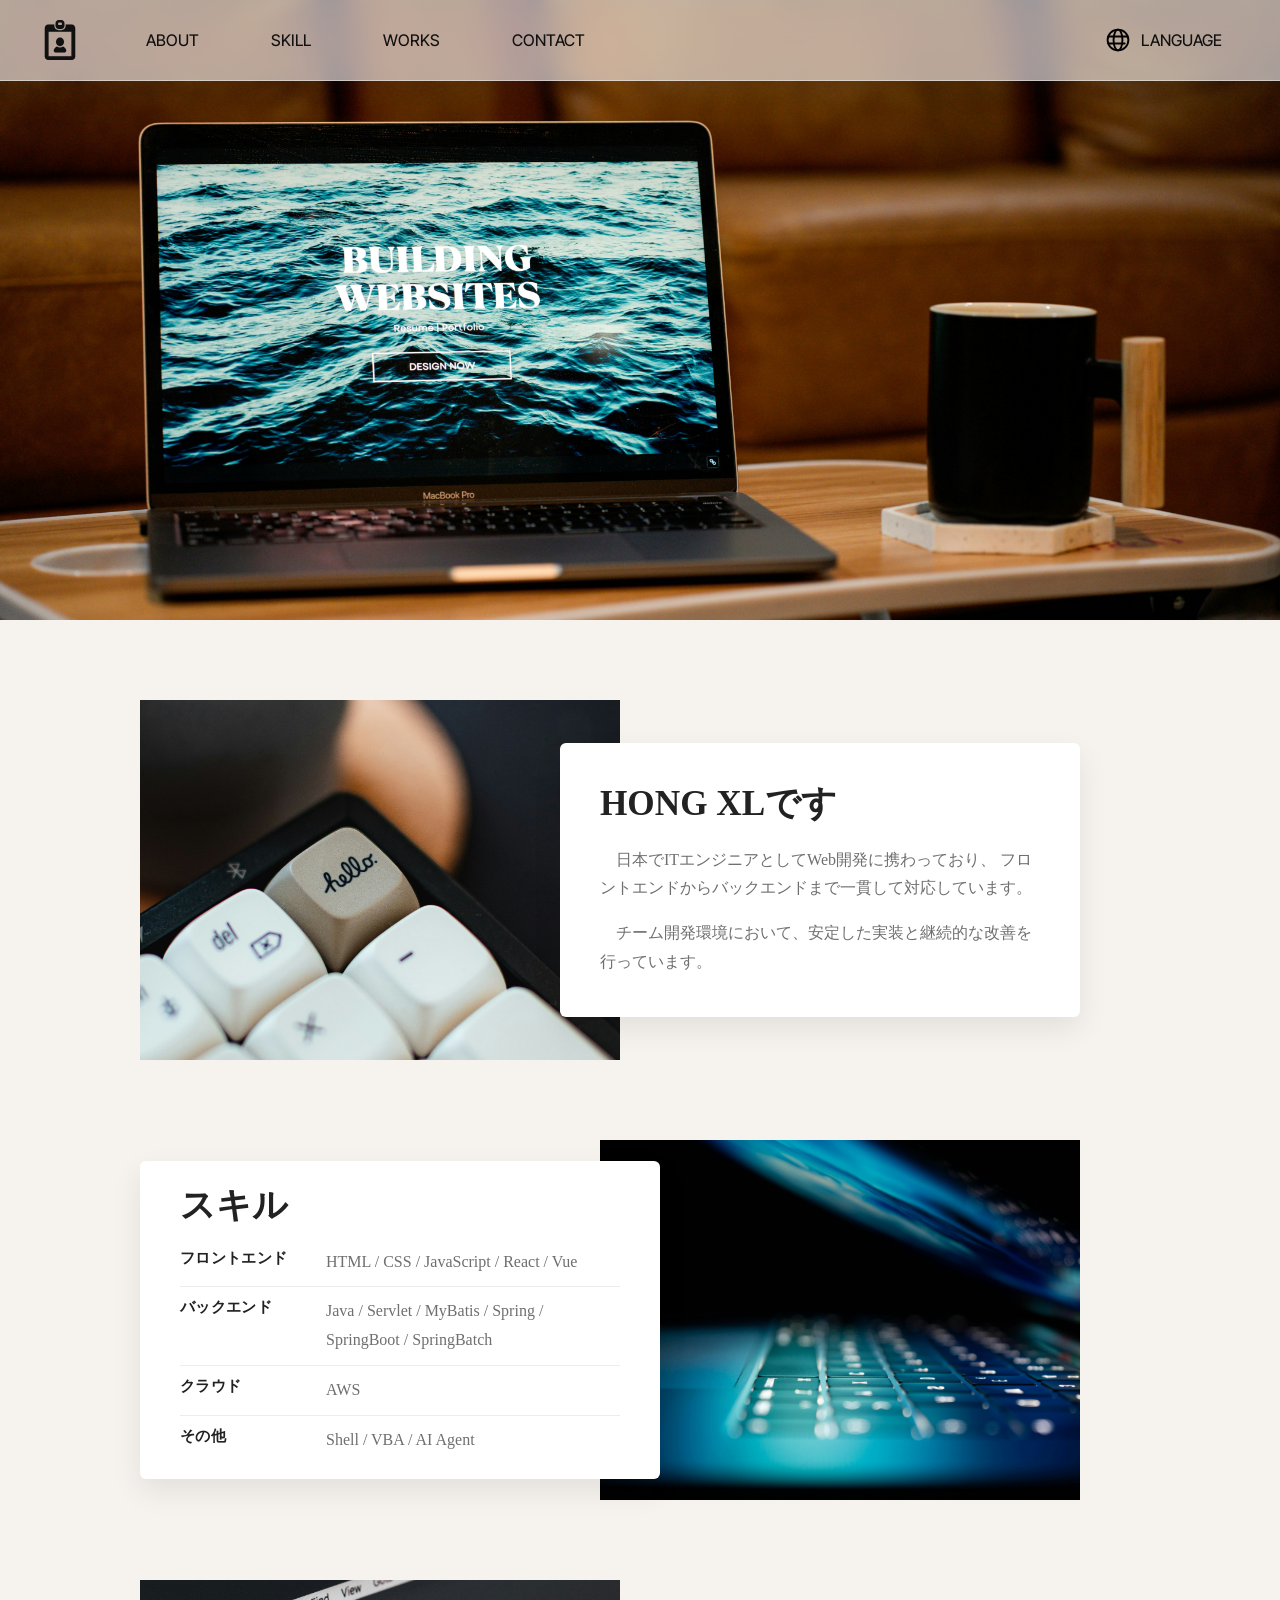
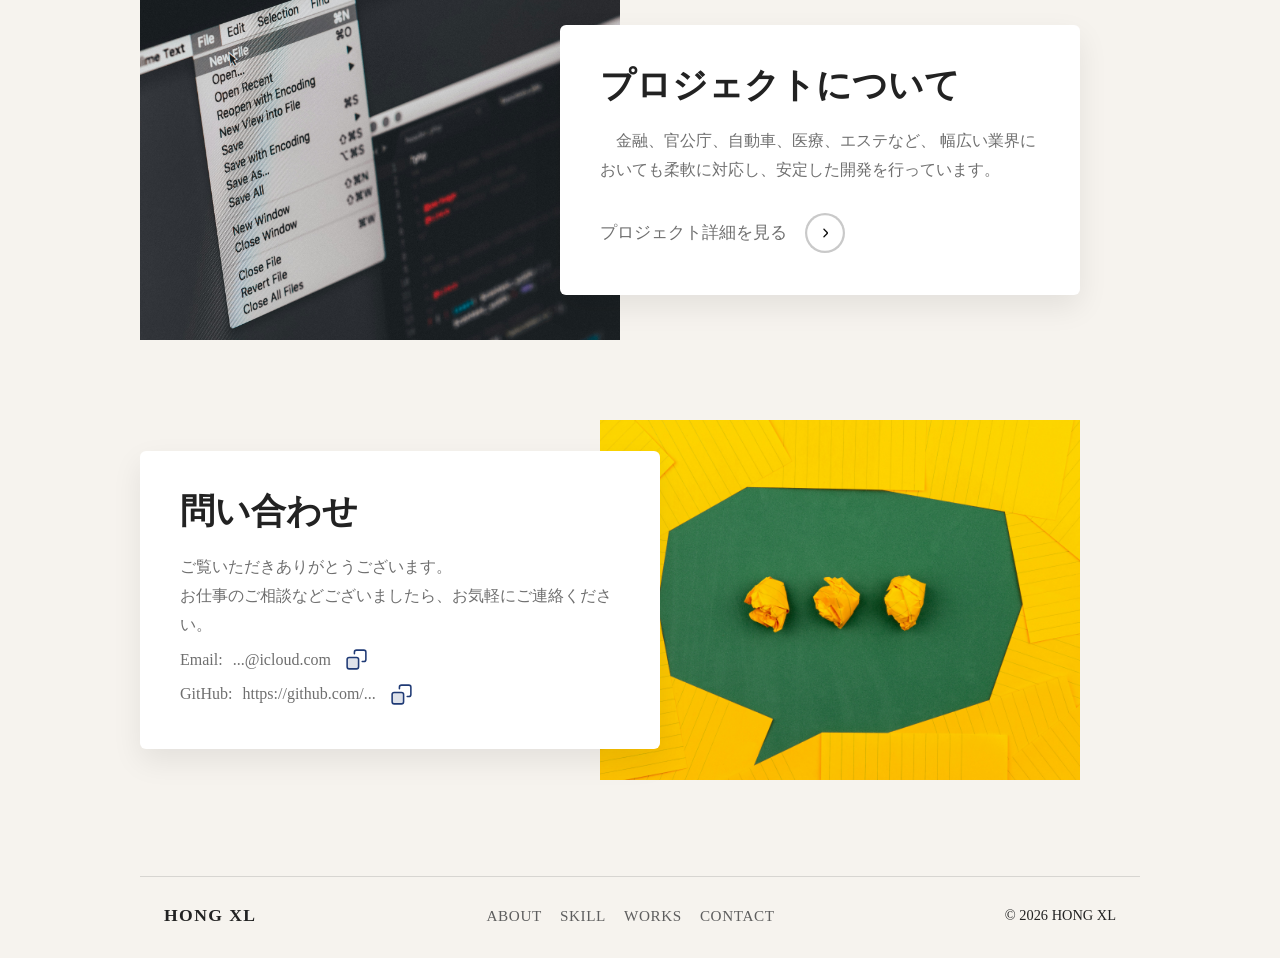
==== site/index.html @ 63bd2d15 "fix: nav pulldown" ====
<!DOCTYPE html>
<html lang="ja">
    <head>
        <meta charset="UTF-8">
        <meta name="viewport" content="width=device-width, initial-scale=1.0">
        <title>Hong XL</title>
        <link rel="stylesheet" href="./common/css/index.css">
        <link rel="stylesheet" href="./common/css/header.css">
        <link rel="stylesheet" href="./common/css/navi.css">
        <link rel="stylesheet" href="./common/css/footer.css">
        <link href="https://fonts.googleapis.com/css2?family=Inter+Tight:wght@400;500&display=swap" rel="stylesheet">
        <script src="./common/js/index.js" defer></script>
    </head>

    <body>
        <header class="l-header">
            <a class="header-logo" href="./index.html" aria-label="Back to top">
                <img src="./common/images/id.svg" alt="header-logo">
            </a>

            <nav class="l-navi" id="site-navigation">
                <div class="navi-btn-container">
                    <a class="navi-btn" href="#about">ABOUT</a>
                    <a class="navi-btn" href="#skill">SKILL</a>
                    <a class="navi-btn" href="#works">WORKS</a>
                    <a class="navi-btn" href="#contact">CONTACT</a>
                </div>
            </nav>

            <div class="header-tools">
                <div class="header-language">
                    <div class="language-menu">
                        <button class="navi-btn language-menu__toggle" type="button" aria-expanded="false" aria-controls="language-dropdown">
                            <img class="language-menu__icon" src="./common/images/language.svg" alt="">
                            LANGUAGE
                        </button>
                        <div class="language-menu__dropdown" id="language-dropdown">
                            <button class="language-menu__option" type="button">中文</button>
                            <button class="language-menu__option" type="button">日文</button>
                            <button class="language-menu__option" type="button">英文</button>
                        </div>
                    </div>
                </div>

                <button class="navi-toggle" type="button" aria-expanded="false" aria-controls="site-navigation" aria-label="Open navigation">
                    <span class="navi-toggle__line"></span>
                    <span class="navi-toggle__line"></span>
                    <span class="navi-toggle__line"></span>
                </button>
            </div>
        </header>

        <main>
            <div class="main-img">
                <picture>
                    <source media="(max-width: 900px)" srcset="./common/images/bana02.jpg">
                    <img src="./common/images/bana01.jpg" alt="">
                </picture>
            </div>

            <div class="main-shell">
                <div class="section-shell">
            <section class="sub-area-01" id="about">
                <div class="sub-area-01__img">
                    <img src="./common/images/img01-02.jpg" alt="about visual">
                </div>

                <div class="sub-area-01__text-box">
                    <h2 class="sub-area-01__title">HONG XLです</h2>
                    <p class="sub-area-01__text indent">
                        日本でITエンジニアとしてWeb開発に携わっており、
                        フロントエンドからバックエンドまで一貫して対応しています。
                    </p>
                    <p class="sub-area-01__text indent">
                        チーム開発環境において、安定した実装と継続的な改善を行っています。
                    </p>
                </div>
            </section>
                </div>

                <div class="section-shell">
            <section class="sub-area-02" id="skill">
                <div class="sub-area-02__text-box">
                    <h2 class="sub-area-02__title">スキル</h2>
                    <ul class="skill-list">
                        <li class="skill-list__item">
                            <span class="skill-list__label">フロントエンド</span>
                            <span class="skill-list__value">HTML / CSS / JavaScript / React / Vue</span>
                        </li>
                        <li class="skill-list__item">
                            <span class="skill-list__label">バックエンド</span>
                            <span class="skill-list__value">Java / Servlet / MyBatis / Spring / SpringBoot / SpringBatch</span>
                        </li>
                        <li class="skill-list__item">
                            <span class="skill-list__label">クラウド</span>
                            <span class="skill-list__value">AWS</span>
                        </li>
                        <li class="skill-list__item">
                            <span class="skill-list__label">その他</span>
                            <span class="skill-list__value">Shell / VBA / AI Agent</span>
                        </li>
                    </ul>
                </div>

                <div class="sub-area-02__img">
                    <img src="./common/images/img02.jpg" alt="skill visual">
                </div>
            </section>
                </div>

                <div class="section-shell">
            <section class="sub-area-01" id="works">
                <div class="sub-area-01__img">
                    <img src="./common/images/img03-02.jpg" alt="project visual">
                </div>

                <div class="sub-area-01__text-box">
                    <h2 class="sub-area-01__title">プロジェクトについて</h2>
                    <p class="sub-area-01__text indent">
                        金融、官公庁、自動車、医療、エステなど、
                        幅広い業界においても柔軟に対応し、安定した開発を行っています。
                    </p>
                    <a class="project-link" href="./projects.html">
                        <span class="project-link__label">プロジェクト詳細を見る</span>
                        <span class="project-link__circle" aria-hidden="true">
                            <img class="project-link__arrow" src="./common/images/arrow-next.svg" alt="">
                        </span>
                    </a>
                </div>
            </section>
                </div>

                <div class="section-shell">
            <section class="sub-area-02" id="contact">
                <div class="sub-area-02__text-box">
                    <h2 class="sub-area-02__title">問い合わせ</h2>
                    <p class="sub-area-02__text">ご覧いただきありがとうございます。</p>
                    <p class="sub-area-02__text">お仕事のご相談などございましたら、お気軽にご連絡ください。</p>
                    <p class="sub-area-02__text contact-copy-row">
                        <span class="contact-copy-label">Email:</span>
                        <span class="contact-copy-value">...@icloud.com</span>
                        <button class="contact-copy-btn" type="button" aria-label="Copy email">
                            <img class="contact-copy-icon" src="./common/images/copy.svg" alt="">
                        </button>
                    </p>
                    <p class="sub-area-02__text contact-copy-row">
                        <span class="contact-copy-label">GitHub:</span>
                        <span class="contact-copy-value">https://github.com/...</span>
                        <button class="contact-copy-btn" type="button" aria-label="Copy GitHub link">
                            <img class="contact-copy-icon" src="./common/images/copy.svg" alt="">
                        </button>
                    </p>
                </div>

                <div class="sub-area-02__img">
                    <img src="./common/images/img04.jpg" alt="contact visual">
                </div>
            </section>
                </div>
            </div>
        </main>

        <footer class="l-footer">
            <div class="l-footer__inner">
                <p class="l-footer__brand">HONG XL</p>
                <nav class="l-footer__nav" aria-label="Footer">
                    <a class="l-footer__link" href="#about">ABOUT</a>
                    <a class="l-footer__link" href="#skill">SKILL</a>
                    <a class="l-footer__link" href="#works">WORKS</a>
                    <a class="l-footer__link" href="#contact">CONTACT</a>
                </nav>
                <p class="l-footer__copy">© 2026 HONG XL</p>
            </div>
        </footer>
    </body>
</html>
---- site/common/css/index.css ----
@charset "UTF-8";

@property --ring-angle {
    syntax: "<angle>";
    inherits: false;
    initial-value: 0deg;
}

body {
    margin: 0;
    background-color: #f6f3ee;
}

main {
    padding-top: 0;
}

.main-shell {
    width: 100%;
}

.section-shell {
    width: 100%;
}

.main-img{
    display: flex;
    justify-content: center;
    align-items: center;
    background-color: rgb(201, 219, 204);
    height: 620px;
    overflow: hidden;
}

.main-img picture {
    display: block;
    width: 100%;
    height: 100%;
}

.main-img img {
    display: block;
    width: 100%;
    height: 100%;
    object-fit: cover;
    object-position: left center;
}

.sub-area-01 {
    display: flex;
    align-items: center;
    max-width: 1000px;
    margin: 80px auto;
    padding: 0 24px;
    scroll-margin-top: 110px;
}

.sub-area-01__img {
    position: relative;
    width: 48%;
    min-height: 360px;
    background-color: #d9e6ee;
    overflow: hidden;
}

.sub-area-01__img img {
    position: absolute;
    inset: 0;
    display: block;
    width: 100%;
    height: 100%;
    object-fit: cover;
}

.sub-area-01__text-box {
    position: relative;
    z-index: 1;
    width: 52%;
    min-height: 270px;
    margin-left: -60px;
    padding: 40px;
    background-color: #ffffff;
    border-radius: 6px;
    box-sizing: border-box;
    box-shadow: 0 12px 30px rgba(0, 0, 0, 0.08);
    transition: transform 0.25s ease, box-shadow 0.25s ease;
}

.sub-area-01__title {
    margin: 0 0 20px;
    font-size: 2.2rem;
    line-height: 1.2;
    color: #222222;
}

.sub-area-01__text {
    margin: 1em 0 0;
    color: #6f6f6f;
    font-size: 1rem;
    line-height: 1.8;
}

.indent {
    text-indent: 1em;
}

.project-link {
    display: inline-flex;
    align-items: center;
    gap: 18px;
    margin-top: 28px;
    color: #6f6f6f;
    text-decoration: none;
}

.project-link__label {
    position: relative;
    font-size: 1.05rem;
    line-height: 1.4;
}

.project-link__label::after {
    content: "";
    position: absolute;
    left: 0;
    bottom: -8px;
    width: 100%;
    height: 2px;
    background-color: #222222;
    transform: scaleX(0);
    transform-origin: left center;
    transition: transform 0.25s ease;
}

.project-link__circle {
    --ring-angle: 0deg;
    position: relative;
    display: inline-flex;
    align-items: center;
    justify-content: center;
    width: 40px;
    height: 40px;
    border-radius: 50%;
    box-sizing: border-box;
    background: conic-gradient(
        from -90deg,
        #d63d34 0deg var(--ring-angle),
        #c9c9c9 var(--ring-angle) 360deg
    );
    transition: --ring-angle 0.25s ease;
}

.project-link__circle::before {
    content: "";
    position: absolute;
    inset: 0;
    border-radius: 50%;
    background-color: #ffffff;
    transform: scale(0.89);
}

.project-link__arrow {
    position: relative;
    z-index: 1;
    display: block;
    width: 16px;
    height: 16px;
}

.project-link:hover .project-link__label::after,
.project-link:focus-visible .project-link__label::after {
    transform: scaleX(1);
}

.project-link:hover .project-link__circle,
.project-link:focus-visible .project-link__circle {
    --ring-angle: 360deg;
}

.sub-area-02 {
    display: flex;
    align-items: center;
    max-width: 1000px;
    margin: 80px auto;
    padding: 0 24px;
    scroll-margin-top: 110px;
}

.sub-area-02__text-box {
    width: 52%;
    min-height: 270px;
    margin-right: -60px;
    padding: 40px;
    background-color: #ffffff;
    border-radius: 6px;
    box-sizing: border-box;
    box-shadow: 0 12px 30px rgba(0, 0, 0, 0.08);
    position: relative;
    z-index: 1;
    transition: transform 0.25s ease, box-shadow 0.25s ease;
}

#skill .sub-area-02__text-box {
    padding: 24px 40px;
}

.sub-area-01__text-box:hover,
.sub-area-02__text-box:hover {
    transform: translateY(-6px);
    box-shadow: 0 24px 52px rgba(0, 0, 0, 0.16);
}

.sub-area-02__img {
    position: relative;
    width: 48%;
    min-height: 360px;
    background-color: #d9e6ee;
    overflow: hidden;
}

.sub-area-02__img img {
    position: absolute;
    inset: 0;
    display: block;
    width: 100%;
    height: 100%;
    object-fit: cover;
}

.sub-area-02__title {
    margin: 0 0 20px;
    font-size: 2.2rem;
    line-height: 1.2;
    color: #222222;
}

.skill-list {
    display: grid;
    gap: 10px;
    margin: 0;
    padding: 0;
    list-style: none;
}

.skill-list__item {
    display: grid;
    grid-template-columns: 130px 1fr;
    align-items: start;
    gap: 16px;
    padding-bottom: 0;
    padding-top: 10px;
    border-top: 1px solid rgba(34, 34, 34, 0.08);
}

.skill-list__item:first-child {
    padding-top: 0;
    border-top: none;
}

.skill-list__label {
    color: #222222;
    font-size: 0.95rem;
    font-weight: 600;
    letter-spacing: 0.02em;
}

.skill-list__value {
    color: #6f6f6f;
    font-size: 1rem;
    line-height: 1.8;
}

.sub-area-02__text {
    margin: 0;
    color: #6f6f6f;
    font-size: 1rem;
    line-height: 1.8;
}

.contact-copy-row {
    display: flex;
    align-items: center;
    gap: 10px;
    margin-top: 6px;
}

.contact-copy-label {
    flex: 0 0 auto;
}

.contact-copy-value {
    word-break: break-all;
}

.contact-copy-btn {
    display: inline-flex;
    align-items: center;
    justify-content: center;
    width: 28px;
    height: 28px;
    padding: 0;
    border: none;
    background: transparent;
    cursor: pointer;
    margin-left: 2px;
}

.contact-copy-icon {
    width: 25px;
    height: 25px;
    flex: 0 0 auto;
    transition: width 0.2s ease, height 0.2s ease;
}

.contact-copy-icon--checked {
    width: 35px;
    height: 35px;
}

.contact-copy-btn:hover .contact-copy-icon:not(.contact-copy-icon--checked),
.contact-copy-btn:focus-visible .contact-copy-icon:not(.contact-copy-icon--checked) {
    width: 30px;
    height: 30px;
}

@media (max-width: 900px) {
    .main-img {
        height: 389px;
    }

    .main-img img {
        object-position: left 18%;
    }

    .sub-area-01,
    .sub-area-02 {
        flex-direction: column;
        margin: 56px auto;
        padding: 0 20px;
    }

    .sub-area-01__img,
    .sub-area-01__text-box,
    .sub-area-02__img,
    .sub-area-02__text-box {
        width: 100%;
    }

    .sub-area-01__img,
    .sub-area-02__img {
        order: 1;
    }

    .sub-area-01__text-box,
    .sub-area-02__text-box {
        order: 2;
    }

    .sub-area-01__img,
    .sub-area-02__img {
        min-height: 280px;
    }

    .sub-area-01__text-box,
    .sub-area-02__text-box {
        margin-top: -32px;
        padding: 28px;
        border-radius: 0;
    }

    .sub-area-01__text-box:hover,
    .sub-area-02__text-box:hover {
        transform: none;
        box-shadow: 0 12px 30px rgba(0, 0, 0, 0.08);
    }

    .project-link__circle {
        width: 56px;
        height: 56px;
    }

    .skill-list__item {
        grid-template-columns: 1fr;
        gap: 6px;
    }

    .sub-area-01__text-box {
        margin-left: 0;
    }

    .sub-area-02__text-box {
        margin-right: 0;
    }
}
---- site/common/css/header.css ----
@charset "UTF-8";

.header-logo{
    display: flex;
    justify-content: center;
    align-items: center;
    height: 40px;
    width: 40px;
    margin-left: 40px;
    text-decoration: none;
}

.header-logo img {
    display: block;
    width: 100%;
    height: 100%;
    object-fit: contain;
}

.l-header {
    position: fixed;
    top: 0;
    left: 0;
    width: 100%;
    z-index: 1000;
    display: flex;
    background: rgba(245, 245, 247, 0.62);
    border-bottom: 1px solid rgba(255, 255, 255, 0.45);
    box-shadow: 0 10px 30px rgba(41, 45, 50, 0.08);
    backdrop-filter: blur(18px) saturate(140%);
    height: 80px;
    align-items: center;
    gap: 48px;
    transition: transform 0.28s ease;
}

.l-header.is-hidden {
    transform: translateY(-100%);
}

.header-tools {
    display: flex;
    align-items: center;
    gap: 12px;
    margin-left: auto;
    padding-right: 40px;
}

.header-language {
    position: relative;
    display: flex;
    align-items: center;
}

@media (max-width: 900px) {
    .l-header {
        justify-content: space-between;
        gap: 16px;
        height: 72px;
    }

    .header-logo {
        margin-left: 20px;
    }

    .header-tools {
        gap: 8px;
        padding-right: 16px;
    }

    .header-language {
        display: flex;
        align-items: center;
    }

    .l-header.is-menu-open {
        transform: translateY(0);
    }
}
---- site/common/css/navi.css ----
@charset "UTF-8";

.l-navi {
    display: flex;
}

.navi-toggle {
    display: none;
    align-items: center;
    justify-content: center;
    flex-direction: column;
    gap: 5px;
    width: 44px;
    height: 44px;
    margin: 0;
    padding: 0;
    border: none;
    border-radius: 0;
    background: transparent;
    box-shadow: none;
    backdrop-filter: none;
    cursor: pointer;
    transition: opacity 0.22s ease, transform 0.22s ease;
}

.navi-toggle__line {
    display: block;
    width: 22px;
    height: 2px;
    background-color: #111111;
    border-radius: 999px;
    transition: transform 0.22s ease, opacity 0.22s ease;
}

.navi-btn-container {
    display: flex;
    gap: 36px;
    align-items: center;
}

.navi-btn {
    text-decoration: none;
    color: #111111;
    font-size: 1rem;
    font-weight: 450;
    font-family: "Inter Tight", sans-serif;
    padding: 12px 18px;
    border-radius: 999px;
    transform-origin: center;
    transition: color 0.2s ease, opacity 0.2s ease, background-color 0.2s ease, box-shadow 0.2s ease, transform 0.2s ease;
}

.navi-btn:hover,
.navi-btn:focus-visible {
    color: #000000;
    opacity: 1;
    background: rgba(255, 255, 255, 0.52);
    box-shadow: inset 0 1px 0 rgba(255, 255, 255, 0.36), 0 8px 20px rgba(41, 45, 50, 0.08);
    transform: scale(1.06);
}

.language-menu {
    position: relative;
}

.language-menu__toggle {
    display: inline-flex;
    align-items: center;
    gap: 8px;
    border: none;
    background: transparent;
    cursor: pointer;
}

.language-menu__icon {
    display: block;
    width: 30px;
    height: 30px;
    flex: 0 0 auto;
}

.language-menu__dropdown {
    position: absolute;
    top: calc(100% + 12px);
    right: 0;
    display: none;
    min-width: 140px;
    padding: 10px;
    border: 1px solid rgba(17, 17, 17, 0.08);
    border-radius: 20px;
    background: rgba(255, 255, 255, 0.84);
    box-shadow: 0 18px 36px rgba(41, 45, 50, 0.12);
    backdrop-filter: blur(18px);
}

.language-menu.is-open .language-menu__dropdown {
    display: grid;
    gap: 8px;
}

.language-menu__option {
    padding: 12px 16px;
    border: none;
    border-radius: 14px;
    background: rgba(246, 243, 238, 0.82);
    color: #111111;
    font-family: "Inter Tight", sans-serif;
    font-size: 0.98rem;
    text-align: left;
    cursor: pointer;
    transition: background-color 0.2s ease, transform 0.2s ease;
}

.language-menu__option:hover,
.language-menu__option:focus-visible {
    background-color: #eef3ea;
    transform: translateX(4px);
}

@media (max-width: 900px) {
    .navi-toggle {
        display: inline-flex;
    }

    .navi-toggle:hover,
    .navi-toggle:focus-visible {
        opacity: 0.68;
        transform: translateY(-1px);
    }

    .l-navi {
        position: absolute;
        top: 72px;
        right: 20px;
        display: none;
        padding-top: 8px;
        box-sizing: border-box;
    }

    .l-header.is-menu-open .l-navi {
        display: block;
    }

    .navi-btn-container {
        flex-direction: column;
        align-items: stretch;
        gap: 8px;
        padding: 14px;
        min-width: 154px;
        background: rgba(255, 255, 255, 0.84);
        border: 1px solid rgba(17, 17, 17, 0.08);
        border-radius: 24px;
        box-shadow: 0 22px 44px rgba(0, 0, 0, 0.12);
        backdrop-filter: blur(18px);
    }

    .navi-btn {
        display: flex;
        align-items: center;
        justify-content: flex-start;
        width: 100%;
        padding: 16px 18px;
        min-height: 64px;
        box-sizing: border-box;
        border-radius: 16px;
        background-color: rgba(246, 243, 238, 0.82);
        font-size: 1.05rem;
        font-weight: 500;
        line-height: 1;
        letter-spacing: 0.02em;
        white-space: nowrap;
        -webkit-tap-highlight-color: transparent;
        transition: background-color 0.2s ease, transform 0.2s ease, color 0.2s ease;
    }

    .navi-btn:hover,
    .navi-btn:focus-visible {
        color: #000000;
        background-color: #eef3ea;
        transform: translateX(4px);
    }

    .navi-btn:focus:not(:focus-visible),
    .navi-btn:active {
        color: #111111;
        background-color: rgba(246, 243, 238, 0.82);
        transform: none;
    }

    .navi-btn:focus,
    .navi-btn:active,
    .navi-btn:visited {
        color: #111111;
    }

    .language-menu {
        position: relative;
    }

    .language-menu__toggle {
        padding: 10px 14px;
        min-height: 0;
        background: transparent;
        box-shadow: none;
        transform: none;
    }

    .language-menu__icon {
        width: 25px;
        height: 25px;
    }

    .language-menu__toggle:hover,
    .language-menu__toggle:focus-visible {
        background: rgba(255, 255, 255, 0.52);
        box-shadow: inset 0 1px 0 rgba(255, 255, 255, 0.36), 0 8px 20px rgba(41, 45, 50, 0.08);
        transform: scale(1.04);
    }

    .language-menu__dropdown {
        position: absolute;
        top: calc(100% + 10px);
        right: 0;
        min-width: 132px;
        margin-top: 8px;
        padding: 10px;
        border-radius: 16px;
        box-shadow: 0 18px 36px rgba(41, 45, 50, 0.12);
        background: rgba(255, 255, 255, 0.82);
    }

    .l-header.is-menu-open .navi-toggle {
        opacity: 1;
    }

    .l-header.is-menu-open .navi-toggle__line:nth-child(1) {
        transform: translateY(7px) rotate(45deg);
    }

    .l-header.is-menu-open .navi-toggle__line:nth-child(2) {
        opacity: 0;
    }

    .l-header.is-menu-open .navi-toggle__line:nth-child(3) {
        transform: translateY(-7px) rotate(-45deg);
    }
}
---- site/common/css/footer.css ----
@charset "UTF-8";

.l-footer {
    margin-top: 96px;
    position: relative;
    background-color: #f6f3ee;
}

.l-footer::before {
    content: "";
    display: block;
    width: min(1000px, calc(100% - 48px));
    height: 1px;
    margin: 0 auto;
    background-color: rgba(34, 34, 34, 0.14);
}

.l-footer__inner {
    display: flex;
    align-items: center;
    justify-content: space-between;
    gap: 24px;
    max-width: 1000px;
    margin: 0 auto;
    padding: 28px 24px 32px;
    box-sizing: border-box;
}

.l-footer__brand,
.l-footer__copy {
    margin: 0;
    color: #222222;
}

.l-footer__brand {
    font-size: 1.1rem;
    font-weight: 600;
    letter-spacing: 0.08em;
}

.l-footer__nav {
    display: flex;
    flex-wrap: wrap;
    justify-content: center;
    gap: 18px;
}

.l-footer__link {
    color: #5e5e5e;
    text-decoration: none;
    font-size: 0.95rem;
    letter-spacing: 0.04em;
}

.l-footer__link:hover,
.l-footer__link:focus-visible {
    color: #222222;
}

.l-footer__copy {
    font-size: 0.9rem;
    white-space: nowrap;
}

@media (max-width: 900px) {
    .l-footer {
        margin-top: 72px;
    }

    .l-footer::before {
        width: calc(100% - 40px);
    }

    .l-footer__inner {
        flex-direction: column;
        align-items: flex-start;
        padding: 24px 20px 28px;
    }

    .l-footer__nav {
        gap: 14px;
    }
}
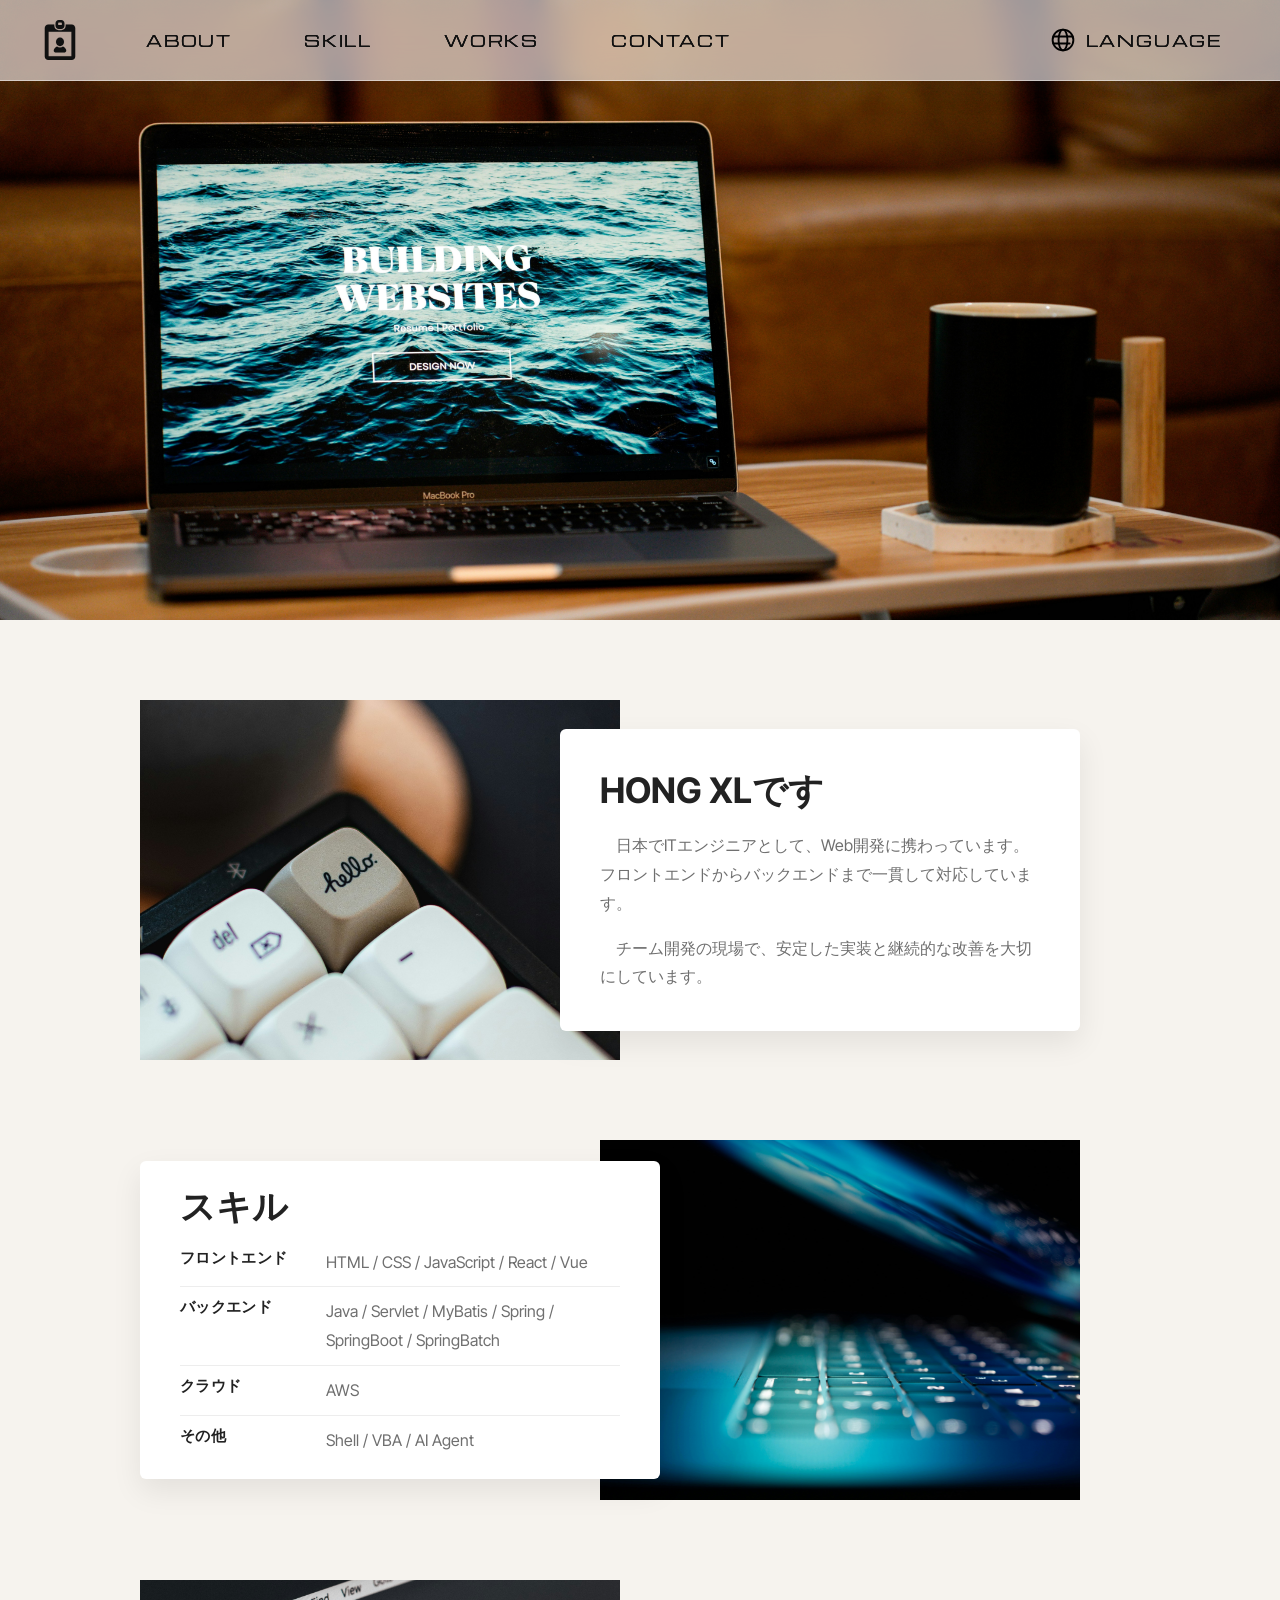
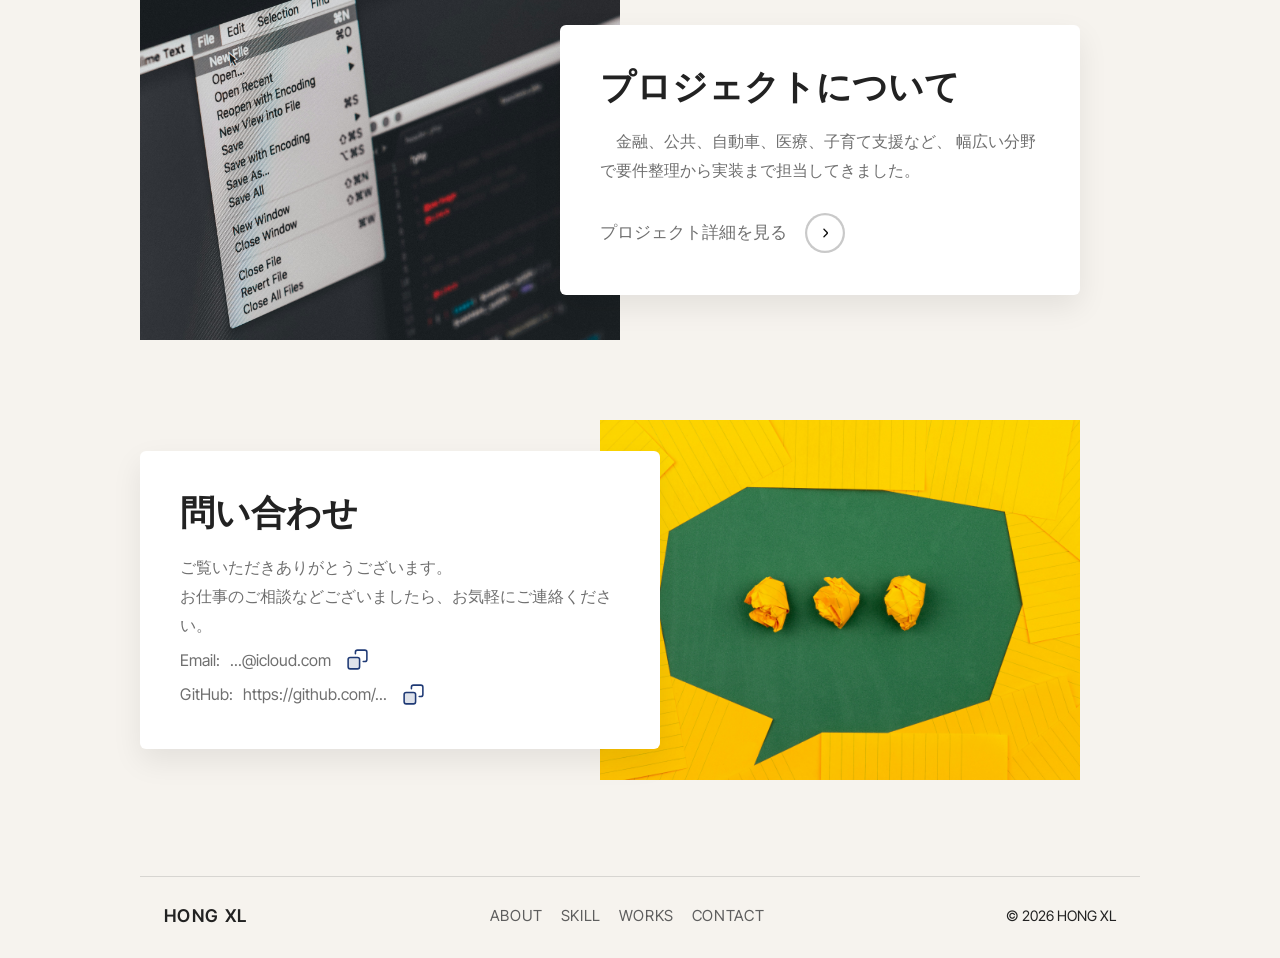
==== commit b49e2b2c: "bigFix..." ====
--- a/site/index.html
+++ b/site/index.html
@@ -4,6 +4,7 @@
         <meta charset="UTF-8">
         <meta name="viewport" content="width=device-width, initial-scale=1.0">
         <title>Hong XL</title>
+        <link rel="stylesheet" href="./common/css/base.css">
         <link rel="stylesheet" href="./common/css/index.css">
         <link rel="stylesheet" href="./common/css/header.css">
         <link rel="stylesheet" href="./common/css/navi.css">
@@ -35,9 +36,9 @@
                             LANGUAGE
                         </button>
                         <div class="language-menu__dropdown" id="language-dropdown">
-                            <button class="language-menu__option" type="button">中文</button>
-                            <button class="language-menu__option" type="button">日文</button>
-                            <button class="language-menu__option" type="button">英文</button>
+                            <button class="language-menu__option" type="button">Chinese</button>
+                            <button class="language-menu__option" type="button">Japanese</button>
+                            <button class="language-menu__option" type="button">English</button>
                         </div>
                     </div>
                 </div>
@@ -53,110 +54,102 @@
         <main>
             <div class="main-img">
                 <picture>
-                    <source media="(max-width: 900px)" srcset="./common/images/bana02.jpg">
+                    <source media="(max-width: 575px)" srcset="./common/images/bana02.jpg">
                     <img src="./common/images/bana01.jpg" alt="">
                 </picture>
             </div>
 
             <div class="main-shell">
-                <div class="section-shell">
-            <section class="sub-area-01" id="about">
-                <div class="sub-area-01__img">
-                    <img src="./common/images/img01-02.jpg" alt="about visual">
-                </div>
+                <section class="sub-area-01" id="about">
+                    <div class="sub-area-01__img">
+                        <img src="./common/images/img01-02.jpg" alt="about visual">
+                    </div>
 
-                <div class="sub-area-01__text-box">
-                    <h2 class="sub-area-01__title">HONG XLです</h2>
-                    <p class="sub-area-01__text indent">
-                        日本でITエンジニアとしてWeb開発に携わっており、
-                        フロントエンドからバックエンドまで一貫して対応しています。
-                    </p>
-                    <p class="sub-area-01__text indent">
-                        チーム開発環境において、安定した実装と継続的な改善を行っています。
-                    </p>
-                </div>
-            </section>
-                </div>
+                    <div class="sub-area-01__text-box">
+                        <h2 class="sub-area-01__title">HONG XLです</h2>
+                        <p class="sub-area-01__text indent">
+                            日本でITエンジニアとして、Web開発に携わっています。
+                            フロントエンドからバックエンドまで一貫して対応しています。
+                        </p>
+                        <p class="sub-area-01__text indent">
+                            チーム開発の現場で、安定した実装と継続的な改善を大切にしています。
+                        </p>
+                    </div>
+                </section>
 
-                <div class="section-shell">
-            <section class="sub-area-02" id="skill">
-                <div class="sub-area-02__text-box">
-                    <h2 class="sub-area-02__title">スキル</h2>
-                    <ul class="skill-list">
-                        <li class="skill-list__item">
-                            <span class="skill-list__label">フロントエンド</span>
-                            <span class="skill-list__value">HTML / CSS / JavaScript / React / Vue</span>
-                        </li>
-                        <li class="skill-list__item">
-                            <span class="skill-list__label">バックエンド</span>
-                            <span class="skill-list__value">Java / Servlet / MyBatis / Spring / SpringBoot / SpringBatch</span>
-                        </li>
-                        <li class="skill-list__item">
-                            <span class="skill-list__label">クラウド</span>
-                            <span class="skill-list__value">AWS</span>
-                        </li>
-                        <li class="skill-list__item">
-                            <span class="skill-list__label">その他</span>
-                            <span class="skill-list__value">Shell / VBA / AI Agent</span>
-                        </li>
-                    </ul>
-                </div>
+                <section class="sub-area-02" id="skill">
+                    <div class="sub-area-02__text-box">
+                        <h2 class="sub-area-02__title">スキル</h2>
+                        <ul class="skill-list">
+                            <li class="skill-list__item">
+                                <span class="skill-list__label">フロントエンド</span>
+                                <span class="skill-list__value">HTML / CSS / JavaScript / React / Vue</span>
+                            </li>
+                            <li class="skill-list__item">
+                                <span class="skill-list__label">バックエンド</span>
+                                <span class="skill-list__value">Java / Servlet / MyBatis / Spring / SpringBoot / SpringBatch</span>
+                            </li>
+                            <li class="skill-list__item">
+                                <span class="skill-list__label">クラウド</span>
+                                <span class="skill-list__value">AWS</span>
+                            </li>
+                            <li class="skill-list__item">
+                                <span class="skill-list__label">その他</span>
+                                <span class="skill-list__value">Shell / VBA / AI Agent</span>
+                            </li>
+                        </ul>
+                    </div>
 
-                <div class="sub-area-02__img">
-                    <img src="./common/images/img02.jpg" alt="skill visual">
-                </div>
-            </section>
-                </div>
+                    <div class="sub-area-02__img">
+                        <img src="./common/images/img02.jpg" alt="skill visual">
+                    </div>
+                </section>
 
-                <div class="section-shell">
-            <section class="sub-area-01" id="works">
-                <div class="sub-area-01__img">
-                    <img src="./common/images/img03-02.jpg" alt="project visual">
-                </div>
+                <section class="sub-area-01" id="works">
+                    <div class="sub-area-01__img">
+                        <img src="./common/images/img03-02.jpg" alt="project visual">
+                    </div>
 
-                <div class="sub-area-01__text-box">
-                    <h2 class="sub-area-01__title">プロジェクトについて</h2>
-                    <p class="sub-area-01__text indent">
-                        金融、官公庁、自動車、医療、エステなど、
-                        幅広い業界においても柔軟に対応し、安定した開発を行っています。
-                    </p>
-                    <a class="project-link" href="./projects.html">
-                        <span class="project-link__label">プロジェクト詳細を見る</span>
-                        <span class="project-link__circle" aria-hidden="true">
-                            <img class="project-link__arrow" src="./common/images/arrow-next.svg" alt="">
-                        </span>
-                    </a>
-                </div>
-            </section>
-                </div>
+                    <div class="sub-area-01__text-box">
+                        <h2 class="sub-area-01__title">プロジェクトについて</h2>
+                        <p class="sub-area-01__text indent">
+                            金融、公共、自動車、医療、子育て支援など、
+                            幅広い分野で要件整理から実装まで担当してきました。
+                        </p>
+                        <a class="project-link" href="./projects.html">
+                            <span class="project-link__label">プロジェクト詳細を見る</span>
+                            <span class="project-link__circle" aria-hidden="true">
+                                <img class="project-link__arrow" src="./common/images/arrow-next.svg" alt="">
+                            </span>
+                        </a>
+                    </div>
+                </section>
 
-                <div class="section-shell">
-            <section class="sub-area-02" id="contact">
-                <div class="sub-area-02__text-box">
-                    <h2 class="sub-area-02__title">問い合わせ</h2>
-                    <p class="sub-area-02__text">ご覧いただきありがとうございます。</p>
-                    <p class="sub-area-02__text">お仕事のご相談などございましたら、お気軽にご連絡ください。</p>
-                    <p class="sub-area-02__text contact-copy-row">
-                        <span class="contact-copy-label">Email:</span>
-                        <span class="contact-copy-value">...@icloud.com</span>
-                        <button class="contact-copy-btn" type="button" aria-label="Copy email">
-                            <img class="contact-copy-icon" src="./common/images/copy.svg" alt="">
-                        </button>
-                    </p>
-                    <p class="sub-area-02__text contact-copy-row">
-                        <span class="contact-copy-label">GitHub:</span>
-                        <span class="contact-copy-value">https://github.com/...</span>
-                        <button class="contact-copy-btn" type="button" aria-label="Copy GitHub link">
-                            <img class="contact-copy-icon" src="./common/images/copy.svg" alt="">
-                        </button>
-                    </p>
-                </div>
+                <section class="sub-area-02" id="contact">
+                    <div class="sub-area-02__text-box">
+                        <h2 class="sub-area-02__title">問い合わせ</h2>
+                        <p class="sub-area-02__text">ご覧いただきありがとうございます。</p>
+                        <p class="sub-area-02__text">お仕事のご相談などございましたら、お気軽にご連絡ください。</p>
+                        <p class="sub-area-02__text contact-copy-row">
+                            <span class="contact-copy-label">Email:</span>
+                            <span class="contact-copy-value">...@icloud.com</span>
+                            <button class="contact-copy-btn" type="button" aria-label="Copy email">
+                                <img class="contact-copy-icon" src="./common/images/copy.svg" alt="">
+                            </button>
+                        </p>
+                        <p class="sub-area-02__text contact-copy-row">
+                            <span class="contact-copy-label">GitHub:</span>
+                            <span class="contact-copy-value">https://github.com/...</span>
+                            <button class="contact-copy-btn" type="button" aria-label="Copy GitHub link">
+                                <img class="contact-copy-icon" src="./common/images/copy.svg" alt="">
+                            </button>
+                        </p>
+                    </div>
 
-                <div class="sub-area-02__img">
-                    <img src="./common/images/img04.jpg" alt="contact visual">
-                </div>
-            </section>
-                </div>
+                    <div class="sub-area-02__img">
+                        <img src="./common/images/img04.jpg" alt="contact visual">
+                    </div>
+                </section>
             </div>
         </main>
 
--- a/site/common/css/base.css
+++ b/site/common/css/base.css
@@ -0,0 +1,39 @@
+@charset "UTF-8";
+
+:root {
+    --color-bg: #f6f3ee;
+    --color-surface: #ffffff;
+    --color-text: #222222;
+    --color-text-muted: #6f6f6f;
+    --color-border: rgba(34, 34, 34, 0.14);
+    --shadow-card: 0 12px 30px rgba(0, 0, 0, 0.08);
+    --shadow-card-hover: 0 24px 52px rgba(0, 0, 0, 0.16);
+    --content-width: 1000px;
+    --page-padding: 24px;
+}
+
+html {
+    scroll-behavior: smooth;
+}
+
+body {
+    margin: 0;
+    background-color: var(--color-bg);
+    color: var(--color-text);
+    font-family: "Inter Tight", sans-serif;
+}
+
+main {
+    padding-top: 0;
+}
+
+.main-shell {
+    width: 100%;
+    box-sizing: border-box;
+}
+
+@media (max-width: 575px) {
+    :root {
+        --page-padding: 20px;
+    }
+}
--- a/site/common/css/index.css
+++ b/site/common/css/index.css
@@ -6,24 +6,7 @@
     initial-value: 0deg;
 }
 
-body {
-    margin: 0;
-    background-color: #f6f3ee;
-}
-
-main {
-    padding-top: 0;
-}
-
-.main-shell {
-    width: 100%;
-}
-
-.section-shell {
-    width: 100%;
-}
-
-.main-img{
+.main-img {
     display: flex;
     justify-content: center;
     align-items: center;
@@ -46,16 +29,18 @@
     object-position: left center;
 }
 
-.sub-area-01 {
+.sub-area-01,
+.sub-area-02 {
     display: flex;
     align-items: center;
-    max-width: 1000px;
+    max-width: var(--content-width);
     margin: 80px auto;
-    padding: 0 24px;
+    padding: 0 var(--page-padding);
     scroll-margin-top: 110px;
 }
 
-.sub-area-01__img {
+.sub-area-01__img,
+.sub-area-02__img {
     position: relative;
     width: 48%;
     min-height: 360px;
@@ -63,7 +48,8 @@
     overflow: hidden;
 }
 
-.sub-area-01__img img {
+.sub-area-01__img img,
+.sub-area-02__img img {
     position: absolute;
     inset: 0;
     display: block;
@@ -72,32 +58,66 @@
     object-fit: cover;
 }
 
-.sub-area-01__text-box {
+.sub-area-01__text-box,
+.sub-area-02__text-box {
     position: relative;
     z-index: 1;
     width: 52%;
     min-height: 270px;
-    margin-left: -60px;
     padding: 40px;
-    background-color: #ffffff;
+    background-color: var(--color-surface);
     border-radius: 6px;
     box-sizing: border-box;
-    box-shadow: 0 12px 30px rgba(0, 0, 0, 0.08);
+    box-shadow: var(--shadow-card);
     transition: transform 0.25s ease, box-shadow 0.25s ease;
 }
 
-.sub-area-01__title {
+.sub-area-01__text-box {
+    margin-left: -60px;
+}
+
+.sub-area-02__text-box {
+    margin-right: -60px;
+}
+
+#skill .sub-area-02__text-box {
+    padding: 24px 40px;
+}
+
+.sub-area-01__text-box:hover,
+.sub-area-02__text-box:hover {
+    transform: translateY(-6px);
+    box-shadow: var(--shadow-card-hover);
+}
+
+.sub-area-01__title,
+.sub-area-02__title {
     margin: 0 0 20px;
     font-size: 2.2rem;
     line-height: 1.2;
-    color: #222222;
+    color: var(--color-text);
+}
+
+.sub-area-01__text,
+.sub-area-02__text,
+.skill-list__value,
+.project-link {
+    color: var(--color-text-muted);
+}
+
+.sub-area-01__text,
+.sub-area-02__text,
+.skill-list__value {
+    font-size: 1rem;
+    line-height: 1.8;
 }
 
 .sub-area-01__text {
     margin: 1em 0 0;
-    color: #6f6f6f;
-    font-size: 1rem;
-    line-height: 1.8;
+}
+
+.sub-area-02__text {
+    margin: 0;
 }
 
 .indent {
@@ -109,7 +129,6 @@
     align-items: center;
     gap: 18px;
     margin-top: 28px;
-    color: #6f6f6f;
     text-decoration: none;
 }
 
@@ -126,7 +145,7 @@
     bottom: -8px;
     width: 100%;
     height: 2px;
-    background-color: #222222;
+    background-color: var(--color-text);
     transform: scaleX(0);
     transform-origin: left center;
     transition: transform 0.25s ease;
@@ -155,7 +174,7 @@
     position: absolute;
     inset: 0;
     border-radius: 50%;
-    background-color: #ffffff;
+    background-color: var(--color-surface);
     transform: scale(0.89);
 }
 
@@ -175,63 +194,6 @@
 .project-link:hover .project-link__circle,
 .project-link:focus-visible .project-link__circle {
     --ring-angle: 360deg;
-}
-
-.sub-area-02 {
-    display: flex;
-    align-items: center;
-    max-width: 1000px;
-    margin: 80px auto;
-    padding: 0 24px;
-    scroll-margin-top: 110px;
-}
-
-.sub-area-02__text-box {
-    width: 52%;
-    min-height: 270px;
-    margin-right: -60px;
-    padding: 40px;
-    background-color: #ffffff;
-    border-radius: 6px;
-    box-sizing: border-box;
-    box-shadow: 0 12px 30px rgba(0, 0, 0, 0.08);
-    position: relative;
-    z-index: 1;
-    transition: transform 0.25s ease, box-shadow 0.25s ease;
-}
-
-#skill .sub-area-02__text-box {
-    padding: 24px 40px;
-}
-
-.sub-area-01__text-box:hover,
-.sub-area-02__text-box:hover {
-    transform: translateY(-6px);
-    box-shadow: 0 24px 52px rgba(0, 0, 0, 0.16);
-}
-
-.sub-area-02__img {
-    position: relative;
-    width: 48%;
-    min-height: 360px;
-    background-color: #d9e6ee;
-    overflow: hidden;
-}
-
-.sub-area-02__img img {
-    position: absolute;
-    inset: 0;
-    display: block;
-    width: 100%;
-    height: 100%;
-    object-fit: cover;
-}
-
-.sub-area-02__title {
-    margin: 0 0 20px;
-    font-size: 2.2rem;
-    line-height: 1.2;
-    color: #222222;
 }
 
 .skill-list {
@@ -247,7 +209,6 @@
     grid-template-columns: 130px 1fr;
     align-items: start;
     gap: 16px;
-    padding-bottom: 0;
     padding-top: 10px;
     border-top: 1px solid rgba(34, 34, 34, 0.08);
 }
@@ -258,23 +219,10 @@
 }
 
 .skill-list__label {
-    color: #222222;
+    color: var(--color-text);
     font-size: 0.95rem;
     font-weight: 600;
     letter-spacing: 0.02em;
-}
-
-.skill-list__value {
-    color: #6f6f6f;
-    font-size: 1rem;
-    line-height: 1.8;
-}
-
-.sub-area-02__text {
-    margin: 0;
-    color: #6f6f6f;
-    font-size: 1rem;
-    line-height: 1.8;
 }
 
 .contact-copy-row {
@@ -299,10 +247,10 @@
     width: 28px;
     height: 28px;
     padding: 0;
+    margin-left: 2px;
     border: none;
     background: transparent;
     cursor: pointer;
-    margin-left: 2px;
 }
 
 .contact-copy-icon {
@@ -323,7 +271,27 @@
     height: 30px;
 }
 
-@media (max-width: 900px) {
+@media (min-width: 768px) and (max-width: 991px) {
+    .main-img {
+        height: 520px;
+    }
+
+    .main-img img {
+        object-position: 28% center;
+    }
+}
+
+@media (min-width: 576px) and (max-width: 767px) {
+    .main-img {
+        height: 460px;
+    }
+
+    .main-img img {
+        object-position: 24% 12%;
+    }
+}
+
+@media (max-width: 575px) {
     .main-img {
         height: 389px;
     }
@@ -336,7 +304,6 @@
     .sub-area-02 {
         flex-direction: column;
         margin: 56px auto;
-        padding: 0 20px;
     }
 
     .sub-area-01__img,
@@ -349,20 +316,12 @@
     .sub-area-01__img,
     .sub-area-02__img {
         order: 1;
+        min-height: 280px;
     }
 
     .sub-area-01__text-box,
     .sub-area-02__text-box {
         order: 2;
-    }
-
-    .sub-area-01__img,
-    .sub-area-02__img {
-        min-height: 280px;
-    }
-
-    .sub-area-01__text-box,
-    .sub-area-02__text-box {
         margin-top: -32px;
         padding: 28px;
         border-radius: 0;
@@ -371,7 +330,7 @@
     .sub-area-01__text-box:hover,
     .sub-area-02__text-box:hover {
         transform: none;
-        box-shadow: 0 12px 30px rgba(0, 0, 0, 0.08);
+        box-shadow: var(--shadow-card);
     }
 
     .project-link__circle {
--- a/site/common/css/header.css
+++ b/site/common/css/header.css
@@ -8,6 +8,13 @@
     width: 40px;
     margin-left: 40px;
     text-decoration: none;
+    transform-origin: center;
+    transition: transform 0.2s ease;
+}
+
+.header-logo:hover,
+.header-logo:focus-visible {
+    transform: scale(1.06);
 }
 
 .header-logo img {
@@ -52,7 +59,7 @@
     align-items: center;
 }
 
-@media (max-width: 900px) {
+@media (max-width: 767px) {
     .l-header {
         justify-content: space-between;
         gap: 16px;
--- a/site/common/css/navi.css
+++ b/site/common/css/navi.css
@@ -1,4 +1,12 @@
 @charset "UTF-8";
+
+@font-face {
+    font-family: "MichromaLocal";
+    src: url("../../assets/fonts02/Michroma/Michroma-Regular.ttf") format("truetype");
+    font-weight: 400;
+    font-style: normal;
+    font-display: swap;
+}
 
 .l-navi {
     display: flex;
@@ -39,24 +47,45 @@
 }
 
 .navi-btn {
+    position: relative;
     text-decoration: none;
     color: #111111;
-    font-size: 1rem;
-    font-weight: 450;
-    font-family: "Inter Tight", sans-serif;
+    font-size: 0.94rem;
+    font-weight: 400;
+    font-family: "MichromaLocal", "Inter Tight", sans-serif;
+    letter-spacing: 0.12em;
+    text-transform: uppercase;
+    text-shadow: 0 0 0.35px currentColor, 0 0 0.35px currentColor;
     padding: 12px 18px;
     border-radius: 999px;
     transform-origin: center;
     transition: color 0.2s ease, opacity 0.2s ease, background-color 0.2s ease, box-shadow 0.2s ease, transform 0.2s ease;
 }
 
+.navi-btn::after {
+    content: "";
+    position: absolute;
+    left: 18px;
+    right: 18px;
+    bottom: 8px;
+    height: 2px;
+    background-color: #111111;
+    transform: scaleX(0);
+    transform-origin: left center;
+    transition: transform 0.22s ease;
+}
+
 .navi-btn:hover,
 .navi-btn:focus-visible {
     color: #000000;
     opacity: 1;
-    background: rgba(255, 255, 255, 0.52);
-    box-shadow: inset 0 1px 0 rgba(255, 255, 255, 0.36), 0 8px 20px rgba(41, 45, 50, 0.08);
+    text-shadow: 0 0 0.35px currentColor, 0 0 0.35px currentColor;
     transform: scale(1.06);
+}
+
+.navi-btn:hover::after,
+.navi-btn:focus-visible::after {
+    transform: scaleX(1);
 }
 
 .language-menu {
@@ -83,7 +112,8 @@
     position: absolute;
     top: calc(100% + 12px);
     right: 0;
-    display: none;
+    display: grid;
+    gap: 8px;
     min-width: 140px;
     padding: 10px;
     border: 1px solid rgba(17, 17, 17, 0.08);
@@ -91,11 +121,20 @@
     background: rgba(255, 255, 255, 0.84);
     box-shadow: 0 18px 36px rgba(41, 45, 50, 0.12);
     backdrop-filter: blur(18px);
+    opacity: 0;
+    visibility: hidden;
+    pointer-events: none;
+    transform: translateY(-14px);
+    clip-path: inset(0 0 100% 0 round 20px);
+    transition: clip-path 0.26s ease, transform 0.26s ease, opacity 0.2s ease, visibility 0.26s ease;
 }
 
 .language-menu.is-open .language-menu__dropdown {
-    display: grid;
-    gap: 8px;
+    opacity: 1;
+    visibility: visible;
+    pointer-events: auto;
+    transform: translateY(0);
+    clip-path: inset(0 0 0 0 round 20px);
 }
 
 .language-menu__option {
@@ -104,8 +143,11 @@
     border-radius: 14px;
     background: rgba(246, 243, 238, 0.82);
     color: #111111;
-    font-family: "Inter Tight", sans-serif;
-    font-size: 0.98rem;
+    font-family: "MichromaLocal", "Inter Tight", sans-serif;
+    font-weight: 400;
+    letter-spacing: 0.08em;
+    font-size: 0.9rem;
+    text-shadow: 0 0 0.3px currentColor, 0 0 0.3px currentColor;
     text-align: left;
     cursor: pointer;
     transition: background-color 0.2s ease, transform 0.2s ease;
@@ -117,7 +159,7 @@
     transform: translateX(4px);
 }
 
-@media (max-width: 900px) {
+@media (max-width: 767px) {
     .navi-toggle {
         display: inline-flex;
     }
@@ -132,13 +174,23 @@
         position: absolute;
         top: 72px;
         right: 20px;
-        display: none;
+        display: block;
         padding-top: 8px;
         box-sizing: border-box;
+        opacity: 0;
+        visibility: hidden;
+        pointer-events: none;
+        transform: translateY(-14px);
+        clip-path: inset(0 0 100% 0 round 24px);
+        transition: clip-path 0.28s ease, transform 0.28s ease, opacity 0.2s ease, visibility 0.28s ease;
     }
 
     .l-header.is-menu-open .l-navi {
-        display: block;
+        opacity: 1;
+        visibility: visible;
+        pointer-events: auto;
+        transform: translateY(0);
+        clip-path: inset(0 0 0 0 round 24px);
     }
 
     .navi-btn-container {
@@ -164,26 +216,30 @@
         box-sizing: border-box;
         border-radius: 16px;
         background-color: rgba(246, 243, 238, 0.82);
-        font-size: 1.05rem;
-        font-weight: 500;
+        font-size: 0.98rem;
+        font-weight: 400;
         line-height: 1;
-        letter-spacing: 0.02em;
+        letter-spacing: 0.1em;
         white-space: nowrap;
         -webkit-tap-highlight-color: transparent;
         transition: background-color 0.2s ease, transform 0.2s ease, color 0.2s ease;
     }
 
+    .navi-btn::after {
+        display: none;
+    }
+
     .navi-btn:hover,
     .navi-btn:focus-visible {
         color: #000000;
-        background-color: #eef3ea;
+        text-shadow: 0 0 0.35px currentColor, 0 0 0.35px currentColor;
         transform: translateX(4px);
     }
 
     .navi-btn:focus:not(:focus-visible),
     .navi-btn:active {
         color: #111111;
-        background-color: rgba(246, 243, 238, 0.82);
+        text-shadow: 0 0 0.35px currentColor, 0 0 0.35px currentColor;
         transform: none;
     }
 
@@ -227,6 +283,11 @@
         border-radius: 16px;
         box-shadow: 0 18px 36px rgba(41, 45, 50, 0.12);
         background: rgba(255, 255, 255, 0.82);
+        clip-path: inset(0 0 100% 0 round 16px);
+    }
+
+    .language-menu.is-open .language-menu__dropdown {
+        clip-path: inset(0 0 0 0 round 16px);
     }
 
     .l-header.is-menu-open .navi-toggle {
--- a/site/common/css/footer.css
+++ b/site/common/css/footer.css
@@ -3,16 +3,16 @@
 .l-footer {
     margin-top: 96px;
     position: relative;
-    background-color: #f6f3ee;
+    background-color: var(--color-bg);
 }
 
 .l-footer::before {
     content: "";
     display: block;
-    width: min(1000px, calc(100% - 48px));
+    width: min(var(--content-width), calc(100% - 48px));
     height: 1px;
     margin: 0 auto;
-    background-color: rgba(34, 34, 34, 0.14);
+    background-color: var(--color-border);
 }
 
 .l-footer__inner {
@@ -20,7 +20,7 @@
     align-items: center;
     justify-content: space-between;
     gap: 24px;
-    max-width: 1000px;
+    max-width: var(--content-width);
     margin: 0 auto;
     padding: 28px 24px 32px;
     box-sizing: border-box;
@@ -29,7 +29,7 @@
 .l-footer__brand,
 .l-footer__copy {
     margin: 0;
-    color: #222222;
+    color: var(--color-text);
 }
 
 .l-footer__brand {
@@ -54,7 +54,7 @@
 
 .l-footer__link:hover,
 .l-footer__link:focus-visible {
-    color: #222222;
+    color: var(--color-text);
 }
 
 .l-footer__copy {
@@ -62,7 +62,7 @@
     white-space: nowrap;
 }
 
-@media (max-width: 900px) {
+@media (max-width: 767px) {
     .l-footer {
         margin-top: 72px;
     }
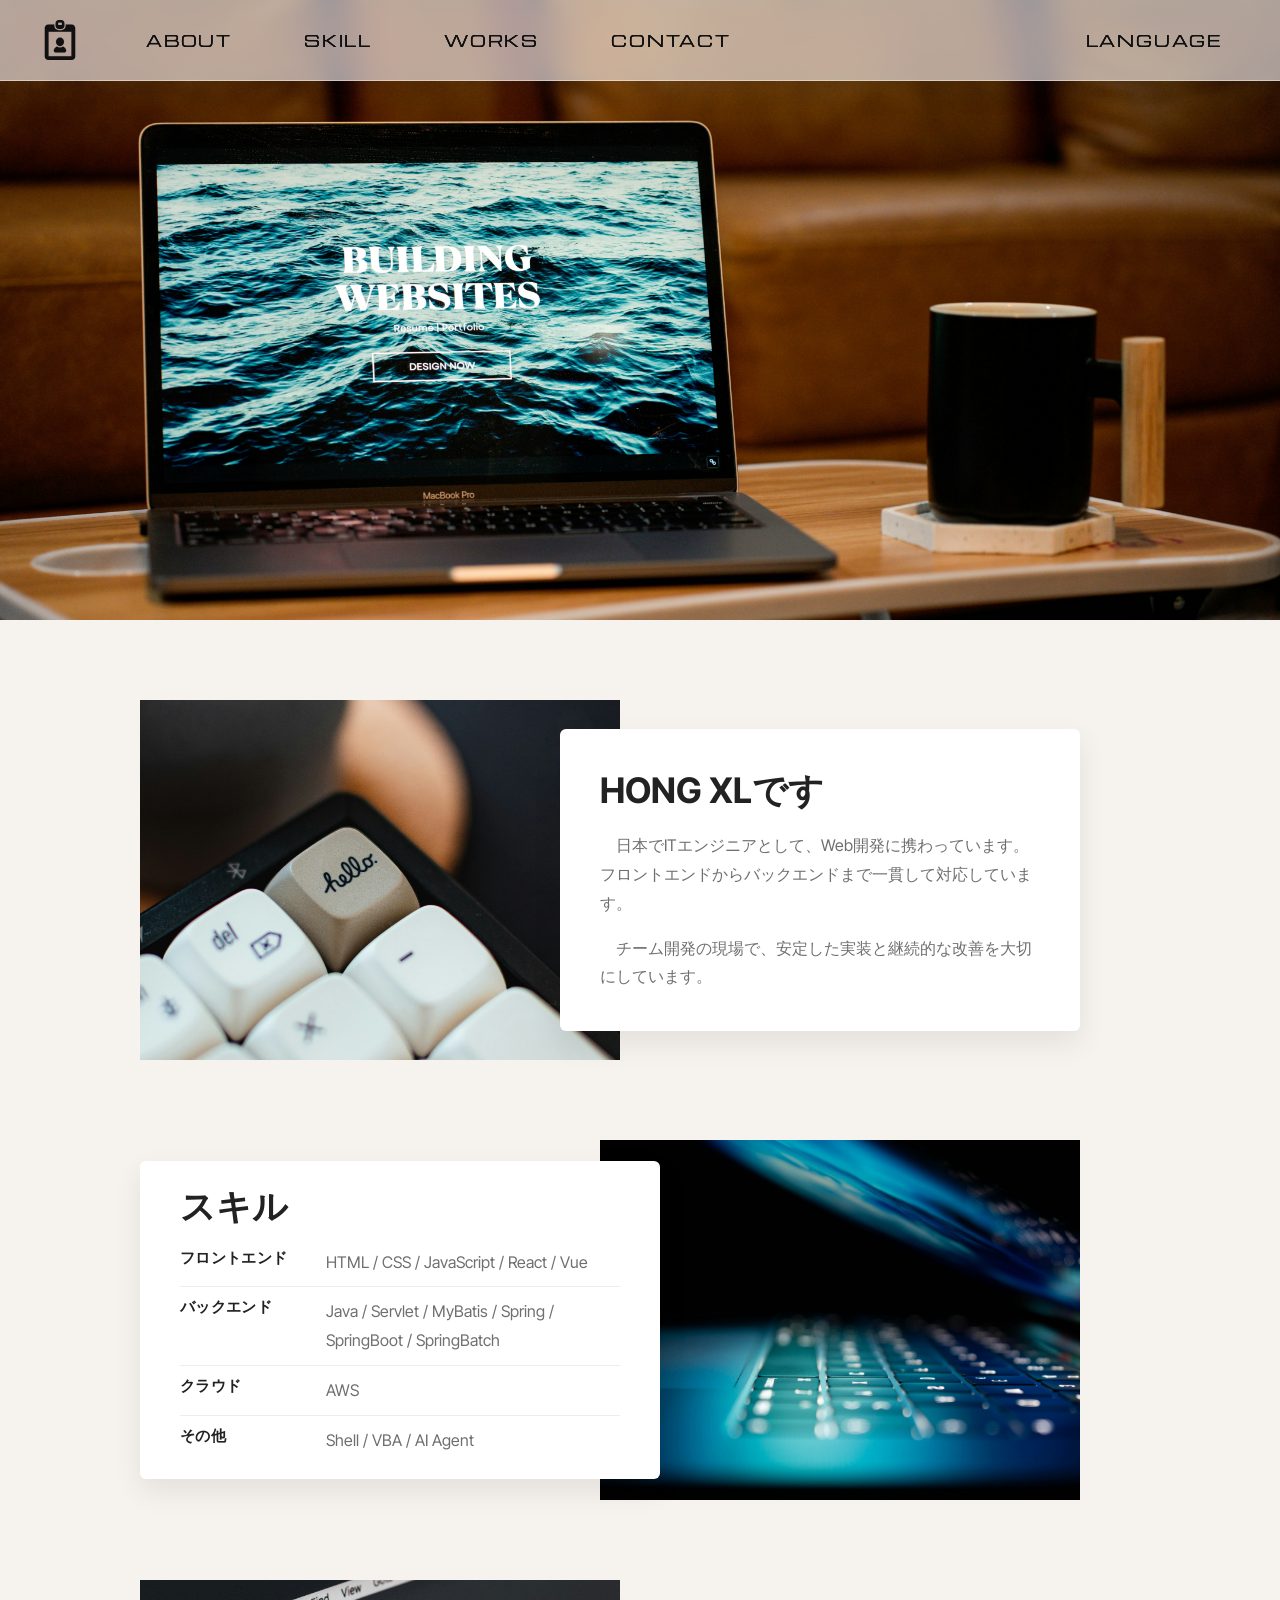
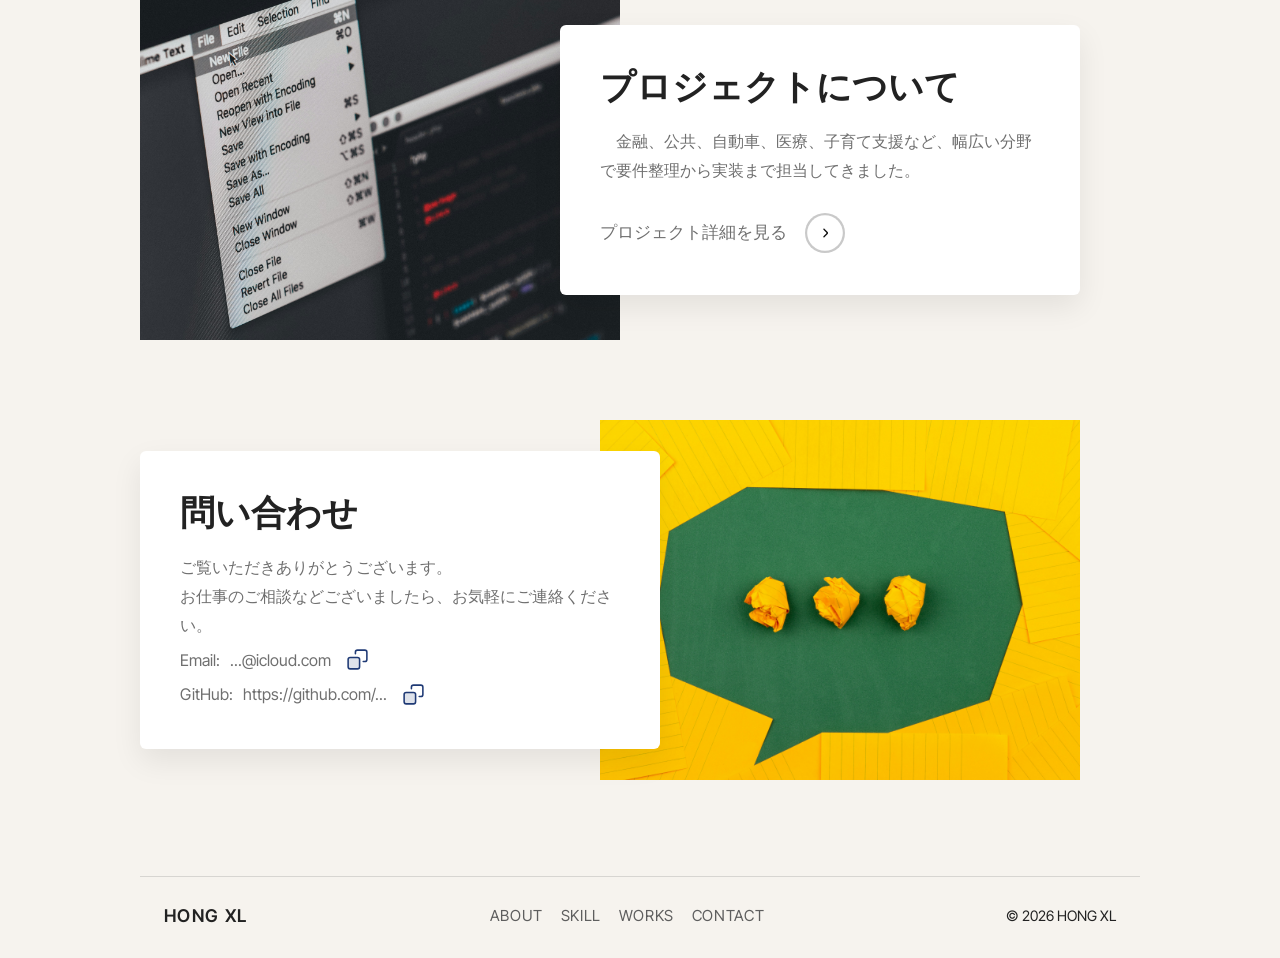
==== commit ad66eed0: "add: i18n" ====
--- a/site/index.html
+++ b/site/index.html
@@ -3,47 +3,61 @@
     <head>
         <meta charset="UTF-8">
         <meta name="viewport" content="width=device-width, initial-scale=1.0">
-        <title>Hong XL</title>
+        <title data-i18n="meta.home_title">Hong XL</title>
         <link rel="stylesheet" href="./common/css/base.css">
         <link rel="stylesheet" href="./common/css/index.css">
         <link rel="stylesheet" href="./common/css/header.css">
         <link rel="stylesheet" href="./common/css/navi.css">
         <link rel="stylesheet" href="./common/css/footer.css">
         <link href="https://fonts.googleapis.com/css2?family=Inter+Tight:wght@400;500&display=swap" rel="stylesheet">
+        <script src="./common/js/main.js" defer></script>
         <script src="./common/js/index.js" defer></script>
     </head>
 
-    <body>
+    <body data-page="home">
         <header class="l-header">
-            <a class="header-logo" href="./index.html" aria-label="Back to top">
+            <a class="header-logo" href="./index.html" aria-label="Back to top" data-i18n-aria-label="common.back_to_top">
                 <img src="./common/images/id.svg" alt="header-logo">
             </a>
 
             <nav class="l-navi" id="site-navigation">
                 <div class="navi-btn-container">
-                    <a class="navi-btn" href="#about">ABOUT</a>
-                    <a class="navi-btn" href="#skill">SKILL</a>
-                    <a class="navi-btn" href="#works">WORKS</a>
-                    <a class="navi-btn" href="#contact">CONTACT</a>
+                    <a class="navi-btn" href="#about" data-i18n="nav.about">ABOUT</a>
+                    <a class="navi-btn" href="#skill" data-i18n="nav.skill">SKILL</a>
+                    <a class="navi-btn" href="#works" data-i18n="nav.works">WORKS</a>
+                    <a class="navi-btn" href="#contact" data-i18n="nav.contact">CONTACT</a>
                 </div>
             </nav>
 
             <div class="header-tools">
                 <div class="header-language">
                     <div class="language-menu">
-                        <button class="navi-btn language-menu__toggle" type="button" aria-expanded="false" aria-controls="language-dropdown">
+                        <button
+                            class="navi-btn language-menu__toggle"
+                            type="button"
+                            aria-expanded="false"
+                            aria-controls="language-dropdown"
+                            data-i18n="common.language"
+                        >
                             <img class="language-menu__icon" src="./common/images/language.svg" alt="">
                             LANGUAGE
                         </button>
                         <div class="language-menu__dropdown" id="language-dropdown">
-                            <button class="language-menu__option" type="button">Chinese</button>
-                            <button class="language-menu__option" type="button">Japanese</button>
-                            <button class="language-menu__option" type="button">English</button>
+                            <button class="language-menu__option" type="button" data-language="zh">中文</button>
+                            <button class="language-menu__option" type="button" data-language="jp">日本語</button>
+                            <button class="language-menu__option" type="button" data-language="en">English</button>
                         </div>
                     </div>
                 </div>
 
-                <button class="navi-toggle" type="button" aria-expanded="false" aria-controls="site-navigation" aria-label="Open navigation">
+                <button
+                    class="navi-toggle"
+                    type="button"
+                    aria-expanded="false"
+                    aria-controls="site-navigation"
+                    aria-label="Open navigation"
+                    data-i18n-aria-label="common.open_navigation"
+                >
                     <span class="navi-toggle__line"></span>
                     <span class="navi-toggle__line"></span>
                     <span class="navi-toggle__line"></span>
@@ -66,12 +80,11 @@
                     </div>
 
                     <div class="sub-area-01__text-box">
-                        <h2 class="sub-area-01__title">HONG XLです</h2>
-                        <p class="sub-area-01__text indent">
-                            日本でITエンジニアとして、Web開発に携わっています。
-                            フロントエンドからバックエンドまで一貫して対応しています。
+                        <h2 class="sub-area-01__title" data-i18n="home.about.title">HONG XLです</h2>
+                        <p class="sub-area-01__text indent" data-i18n="home.about.body_1">
+                            日本でITエンジニアとして、Web開発に携わっています。フロントエンドからバックエンドまで一貫して対応しています。
                         </p>
-                        <p class="sub-area-01__text indent">
+                        <p class="sub-area-01__text indent" data-i18n="home.about.body_2">
                             チーム開発の現場で、安定した実装と継続的な改善を大切にしています。
                         </p>
                     </div>
@@ -79,22 +92,22 @@
 
                 <section class="sub-area-02" id="skill">
                     <div class="sub-area-02__text-box">
-                        <h2 class="sub-area-02__title">スキル</h2>
+                        <h2 class="sub-area-02__title" data-i18n="home.skill.title">スキル</h2>
                         <ul class="skill-list">
                             <li class="skill-list__item">
-                                <span class="skill-list__label">フロントエンド</span>
+                                <span class="skill-list__label" data-i18n="home.skill.frontend_label">フロントエンド</span>
                                 <span class="skill-list__value">HTML / CSS / JavaScript / React / Vue</span>
                             </li>
                             <li class="skill-list__item">
-                                <span class="skill-list__label">バックエンド</span>
+                                <span class="skill-list__label" data-i18n="home.skill.backend_label">バックエンド</span>
                                 <span class="skill-list__value">Java / Servlet / MyBatis / Spring / SpringBoot / SpringBatch</span>
                             </li>
                             <li class="skill-list__item">
-                                <span class="skill-list__label">クラウド</span>
+                                <span class="skill-list__label" data-i18n="home.skill.cloud_label">クラウド</span>
                                 <span class="skill-list__value">AWS</span>
                             </li>
                             <li class="skill-list__item">
-                                <span class="skill-list__label">その他</span>
+                                <span class="skill-list__label" data-i18n="home.skill.other_label">その他</span>
                                 <span class="skill-list__value">Shell / VBA / AI Agent</span>
                             </li>
                         </ul>
@@ -111,13 +124,12 @@
                     </div>
 
                     <div class="sub-area-01__text-box">
-                        <h2 class="sub-area-01__title">プロジェクトについて</h2>
-                        <p class="sub-area-01__text indent">
-                            金融、公共、自動車、医療、子育て支援など、
-                            幅広い分野で要件整理から実装まで担当してきました。
+                        <h2 class="sub-area-01__title" data-i18n="home.works.title">プロジェクトについて</h2>
+                        <p class="sub-area-01__text indent" data-i18n="home.works.body">
+                            金融、公共、自動車、医療、子育て支援など、幅広い分野で要件整理から実装まで担当してきました。
                         </p>
                         <a class="project-link" href="./projects.html">
-                            <span class="project-link__label">プロジェクト詳細を見る</span>
+                            <span class="project-link__label" data-i18n="home.works.link">プロジェクト詳細を見る</span>
                             <span class="project-link__circle" aria-hidden="true">
                                 <img class="project-link__arrow" src="./common/images/arrow-next.svg" alt="">
                             </span>
@@ -127,20 +139,20 @@
 
                 <section class="sub-area-02" id="contact">
                     <div class="sub-area-02__text-box">
-                        <h2 class="sub-area-02__title">問い合わせ</h2>
-                        <p class="sub-area-02__text">ご覧いただきありがとうございます。</p>
-                        <p class="sub-area-02__text">お仕事のご相談などございましたら、お気軽にご連絡ください。</p>
+                        <h2 class="sub-area-02__title" data-i18n="home.contact.title">問い合わせ</h2>
+                        <p class="sub-area-02__text" data-i18n="home.contact.body_1">ご覧いただきありがとうございます。</p>
+                        <p class="sub-area-02__text" data-i18n="home.contact.body_2">お仕事のご相談などございましたら、お気軽にご連絡ください。</p>
                         <p class="sub-area-02__text contact-copy-row">
                             <span class="contact-copy-label">Email:</span>
                             <span class="contact-copy-value">...@icloud.com</span>
-                            <button class="contact-copy-btn" type="button" aria-label="Copy email">
+                            <button class="contact-copy-btn" type="button" aria-label="Copy email" data-i18n-aria-label="home.contact.copy_email">
                                 <img class="contact-copy-icon" src="./common/images/copy.svg" alt="">
                             </button>
                         </p>
                         <p class="sub-area-02__text contact-copy-row">
                             <span class="contact-copy-label">GitHub:</span>
                             <span class="contact-copy-value">https://github.com/...</span>
-                            <button class="contact-copy-btn" type="button" aria-label="Copy GitHub link">
+                            <button class="contact-copy-btn" type="button" aria-label="Copy GitHub link" data-i18n-aria-label="home.contact.copy_github">
                                 <img class="contact-copy-icon" src="./common/images/copy.svg" alt="">
                             </button>
                         </p>
@@ -156,11 +168,11 @@
         <footer class="l-footer">
             <div class="l-footer__inner">
                 <p class="l-footer__brand">HONG XL</p>
-                <nav class="l-footer__nav" aria-label="Footer">
-                    <a class="l-footer__link" href="#about">ABOUT</a>
-                    <a class="l-footer__link" href="#skill">SKILL</a>
-                    <a class="l-footer__link" href="#works">WORKS</a>
-                    <a class="l-footer__link" href="#contact">CONTACT</a>
+                <nav class="l-footer__nav" aria-label="Footer" data-i18n-aria-label="common.footer">
+                    <a class="l-footer__link" href="#about" data-i18n="nav.about">ABOUT</a>
+                    <a class="l-footer__link" href="#skill" data-i18n="nav.skill">SKILL</a>
+                    <a class="l-footer__link" href="#works" data-i18n="nav.works">WORKS</a>
+                    <a class="l-footer__link" href="#contact" data-i18n="nav.contact">CONTACT</a>
                 </nav>
                 <p class="l-footer__copy">© 2026 HONG XL</p>
             </div>
--- a/site/common/css/header.css
+++ b/site/common/css/header.css
@@ -14,7 +14,7 @@
 
 .header-logo:hover,
 .header-logo:focus-visible {
-    transform: scale(1.06);
+    transform: rotate(-30deg);
 }
 
 .header-logo img {
@@ -60,6 +60,11 @@
 }
 
 @media (max-width: 767px) {
+    .header-logo:hover,
+    .header-logo:focus-visible {
+        transform: scale(1.06);
+    }
+
     .l-header {
         justify-content: space-between;
         gap: 16px;
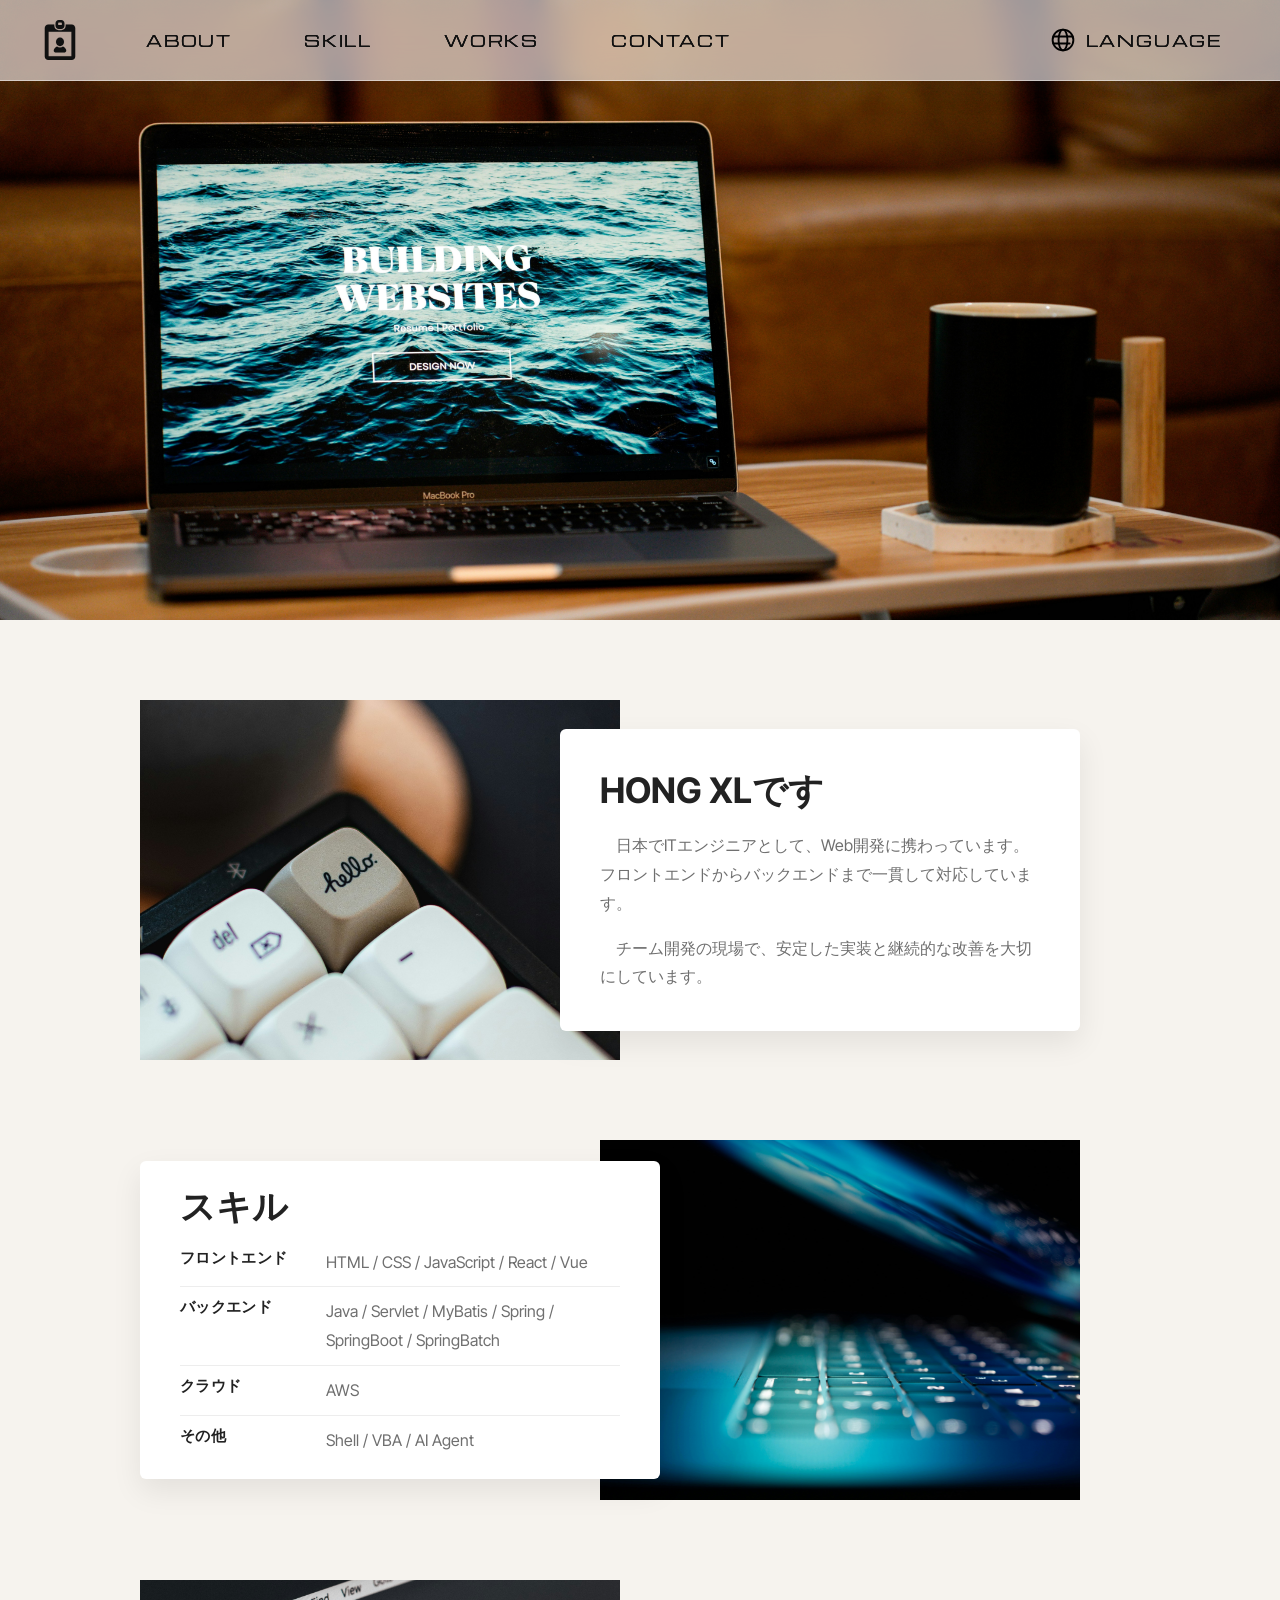
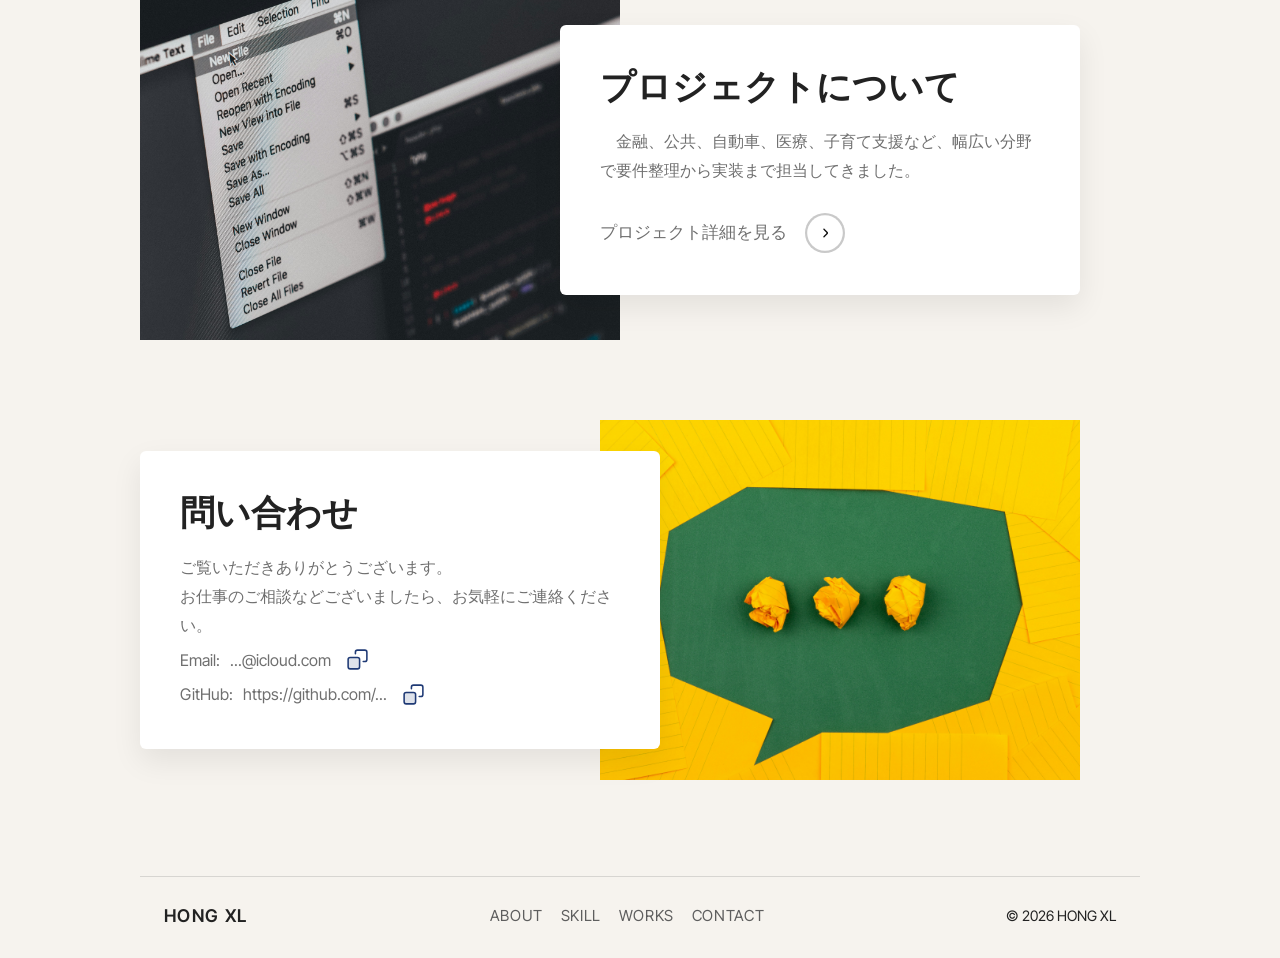
==== commit 7903de3b: "fix: svg" ====
--- a/site/index.html
+++ b/site/index.html
@@ -37,10 +37,9 @@
                             type="button"
                             aria-expanded="false"
                             aria-controls="language-dropdown"
-                            data-i18n="common.language"
                         >
                             <img class="language-menu__icon" src="./common/images/language.svg" alt="">
-                            LANGUAGE
+                            <span data-i18n="common.language">LANGUAGE</span>
                         </button>
                         <div class="language-menu__dropdown" id="language-dropdown">
                             <button class="language-menu__option" type="button" data-language="zh">中文</button>
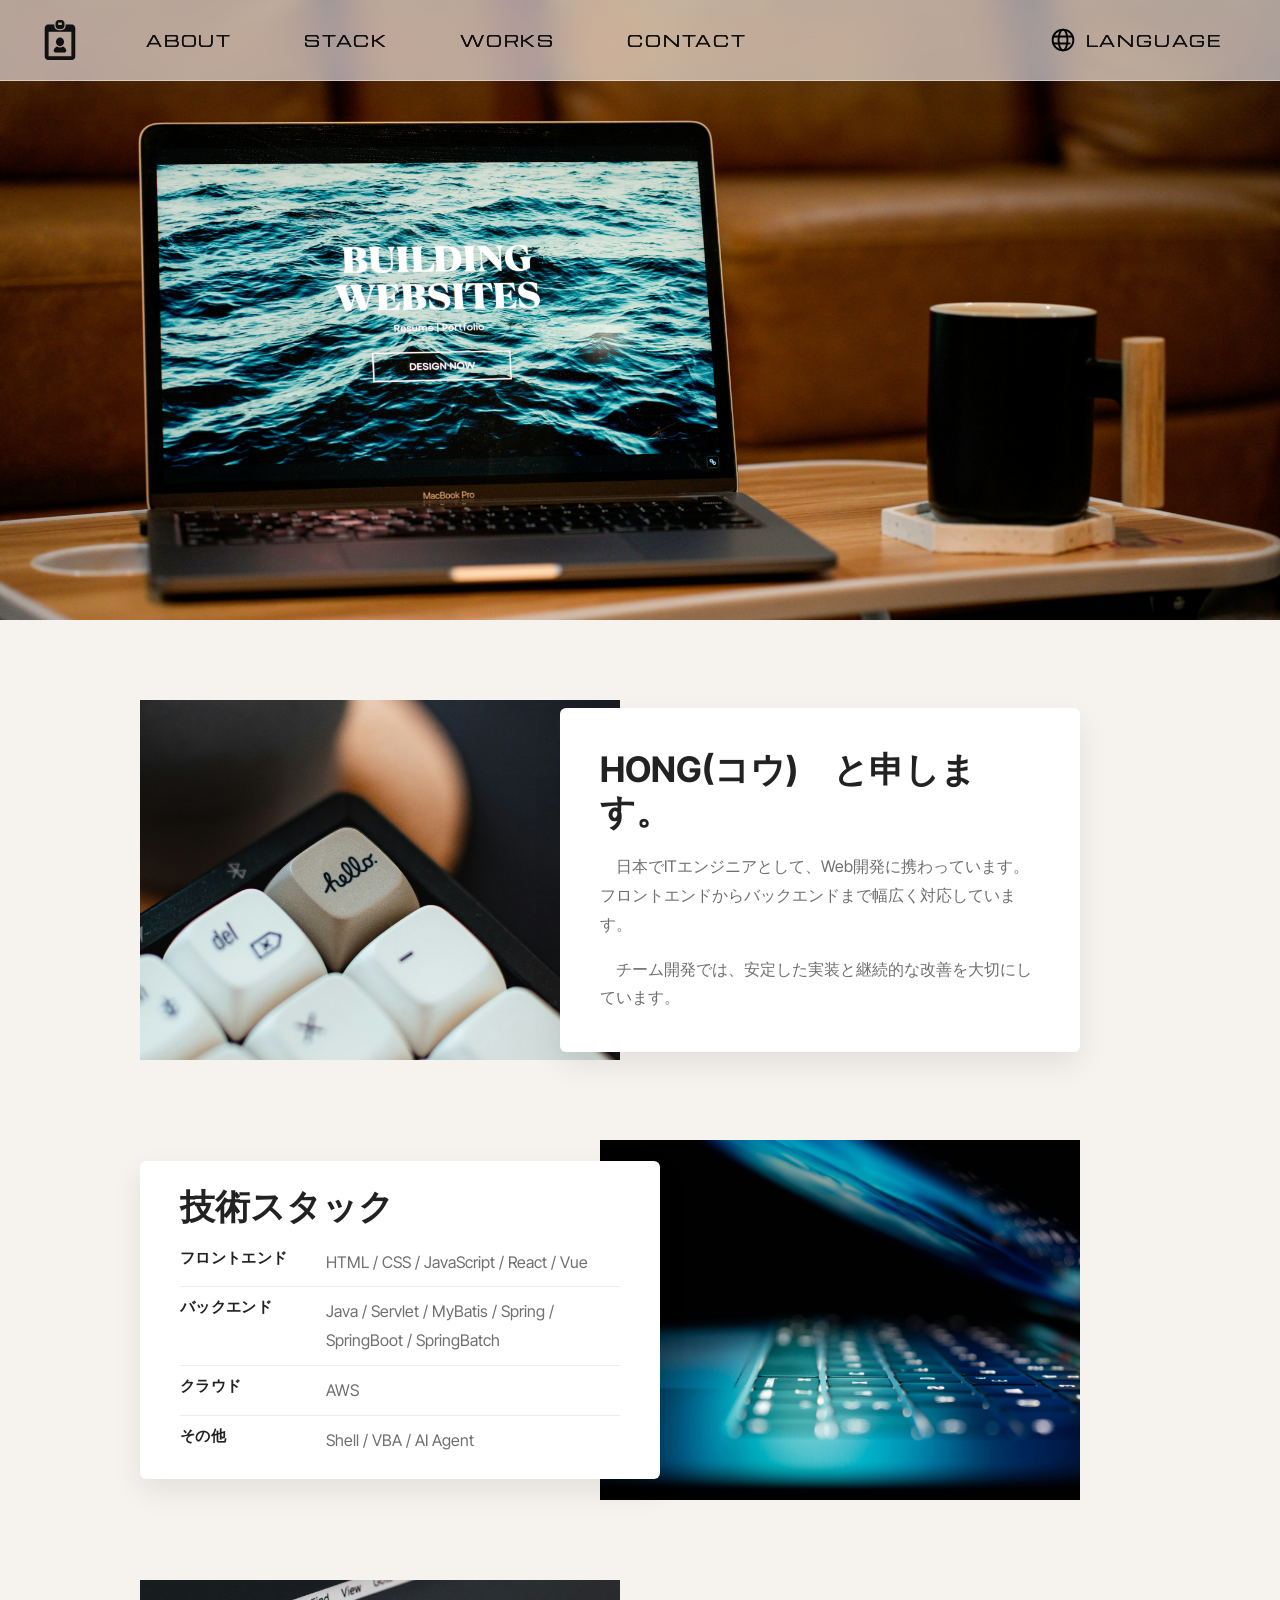
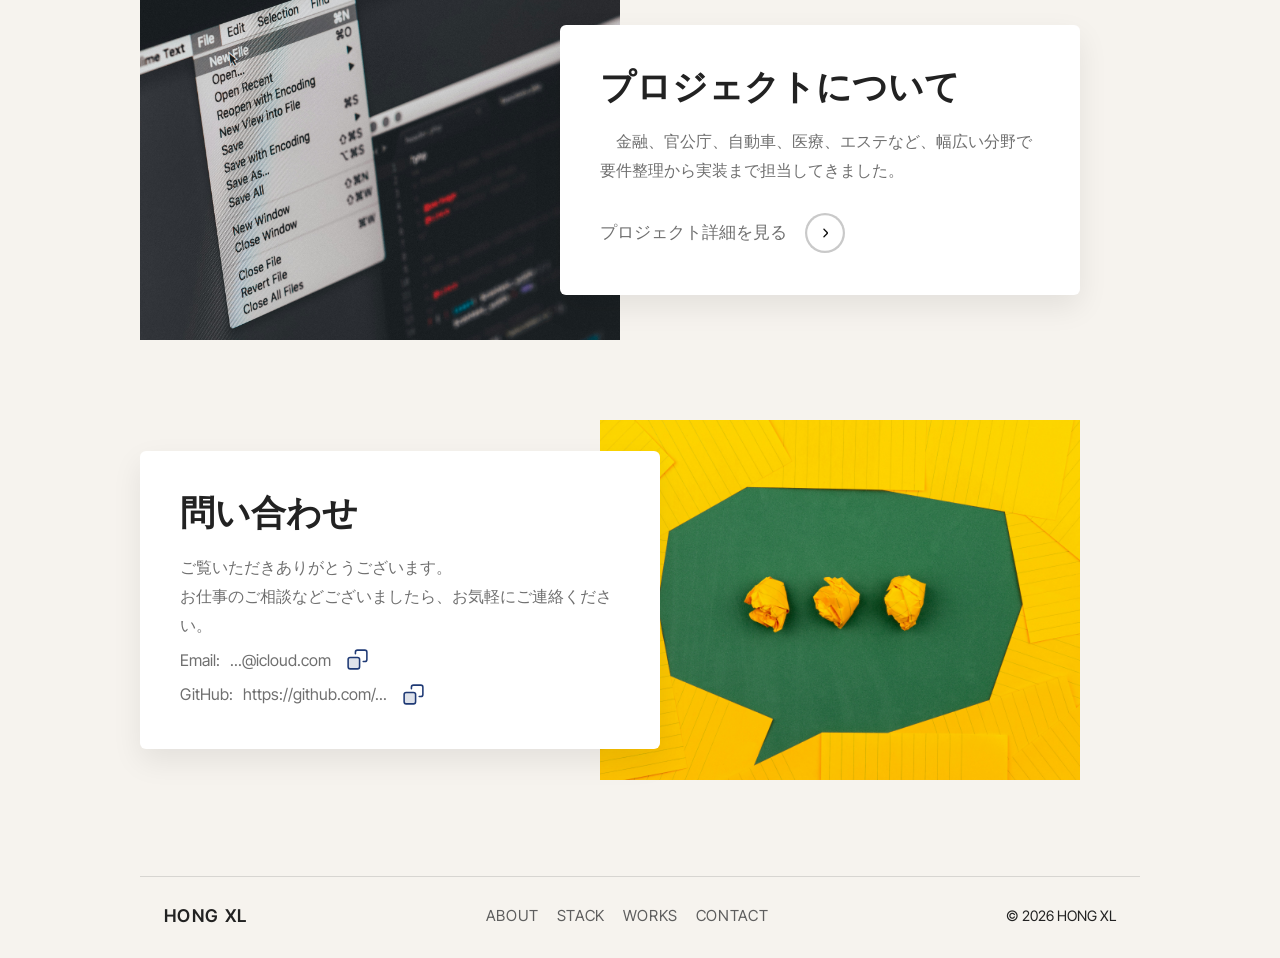
==== commit f703fd4e: "fix: bugs" ====
--- a/site/index.html
+++ b/site/index.html
@@ -23,7 +23,7 @@
             <nav class="l-navi" id="site-navigation">
                 <div class="navi-btn-container">
                     <a class="navi-btn" href="#about" data-i18n="nav.about">ABOUT</a>
-                    <a class="navi-btn" href="#skill" data-i18n="nav.skill">SKILL</a>
+                    <a class="navi-btn" href="#skill" data-i18n="nav.skill">STACK</a>
                     <a class="navi-btn" href="#works" data-i18n="nav.works">WORKS</a>
                     <a class="navi-btn" href="#contact" data-i18n="nav.contact">CONTACT</a>
                 </div>
--- a/site/common/css/header.css
+++ b/site/common/css/header.css
@@ -14,7 +14,7 @@
 
 .header-logo:hover,
 .header-logo:focus-visible {
-    transform: rotate(-30deg);
+    transform: rotate(-30deg) scale(1.14);
 }
 
 .header-logo img {
@@ -62,7 +62,7 @@
 @media (max-width: 767px) {
     .header-logo:hover,
     .header-logo:focus-visible {
-        transform: scale(1.06);
+        transform: none;
     }
 
     .l-header {
